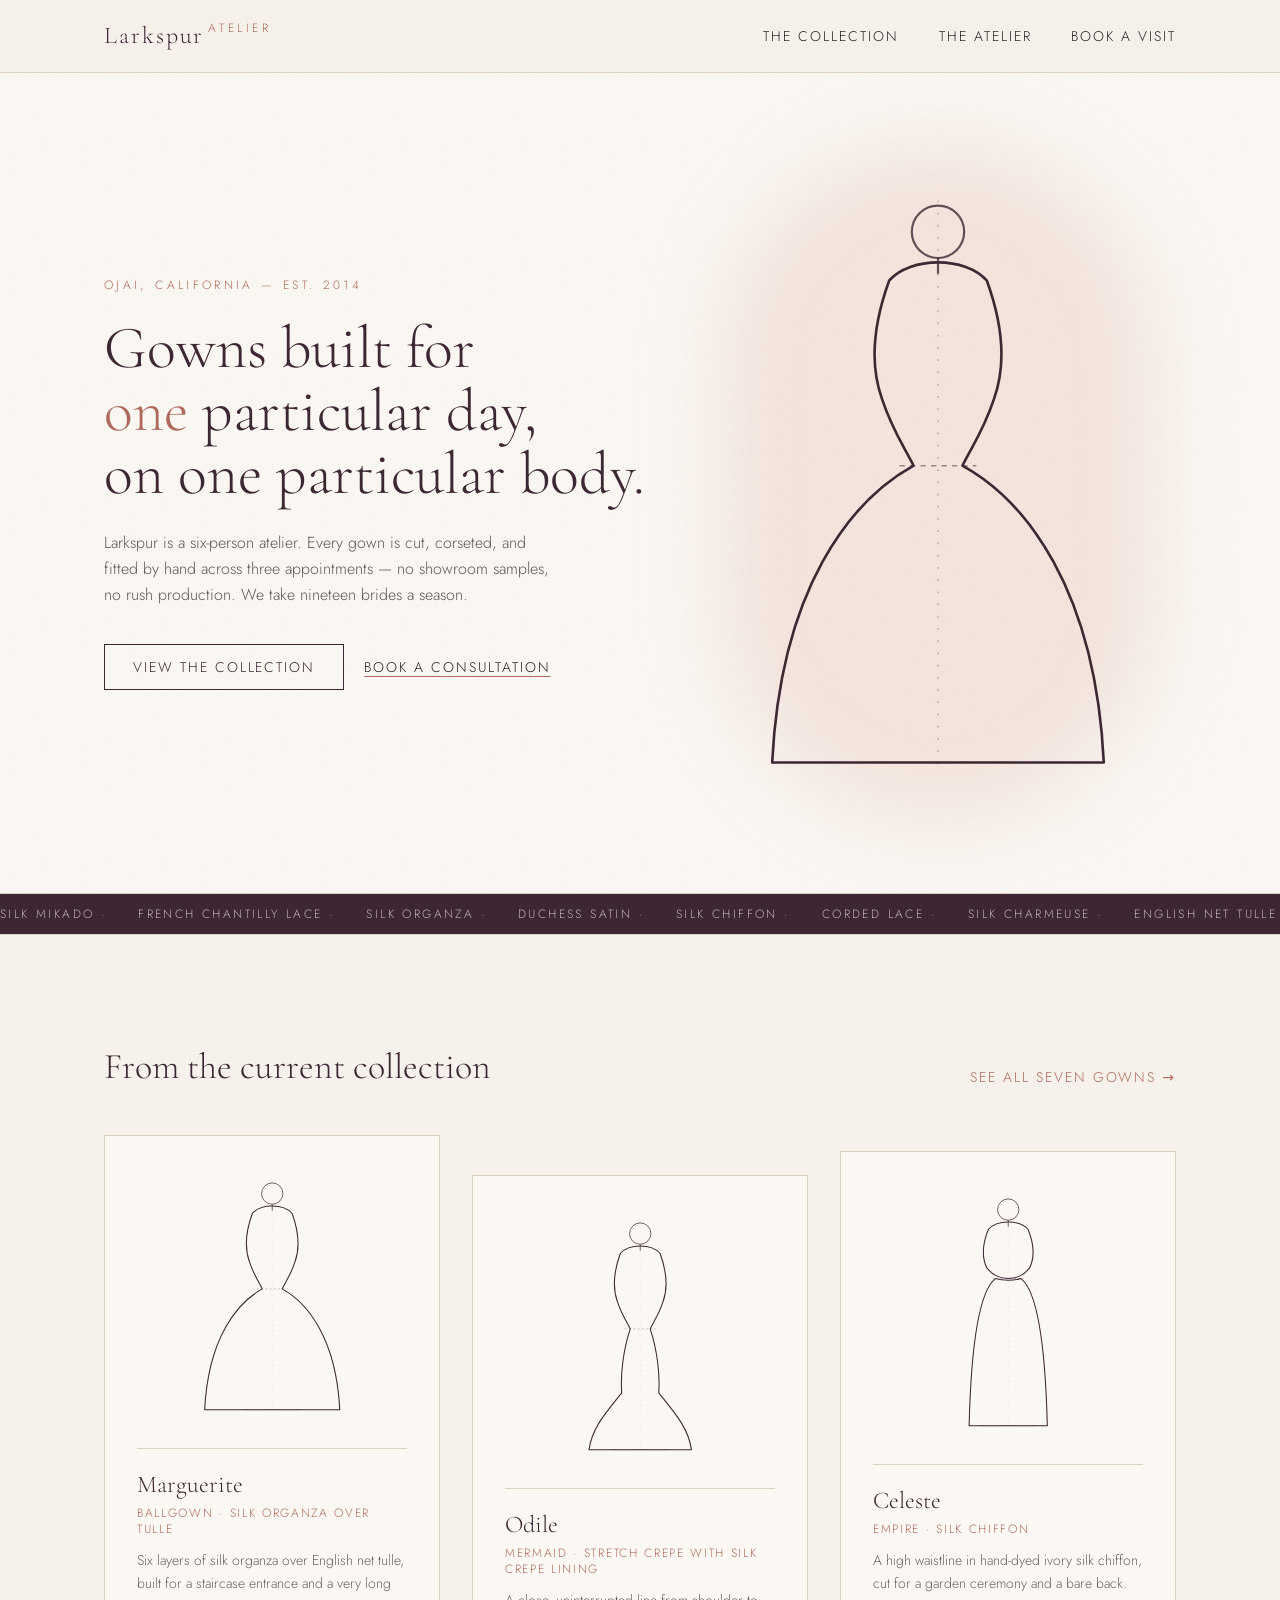
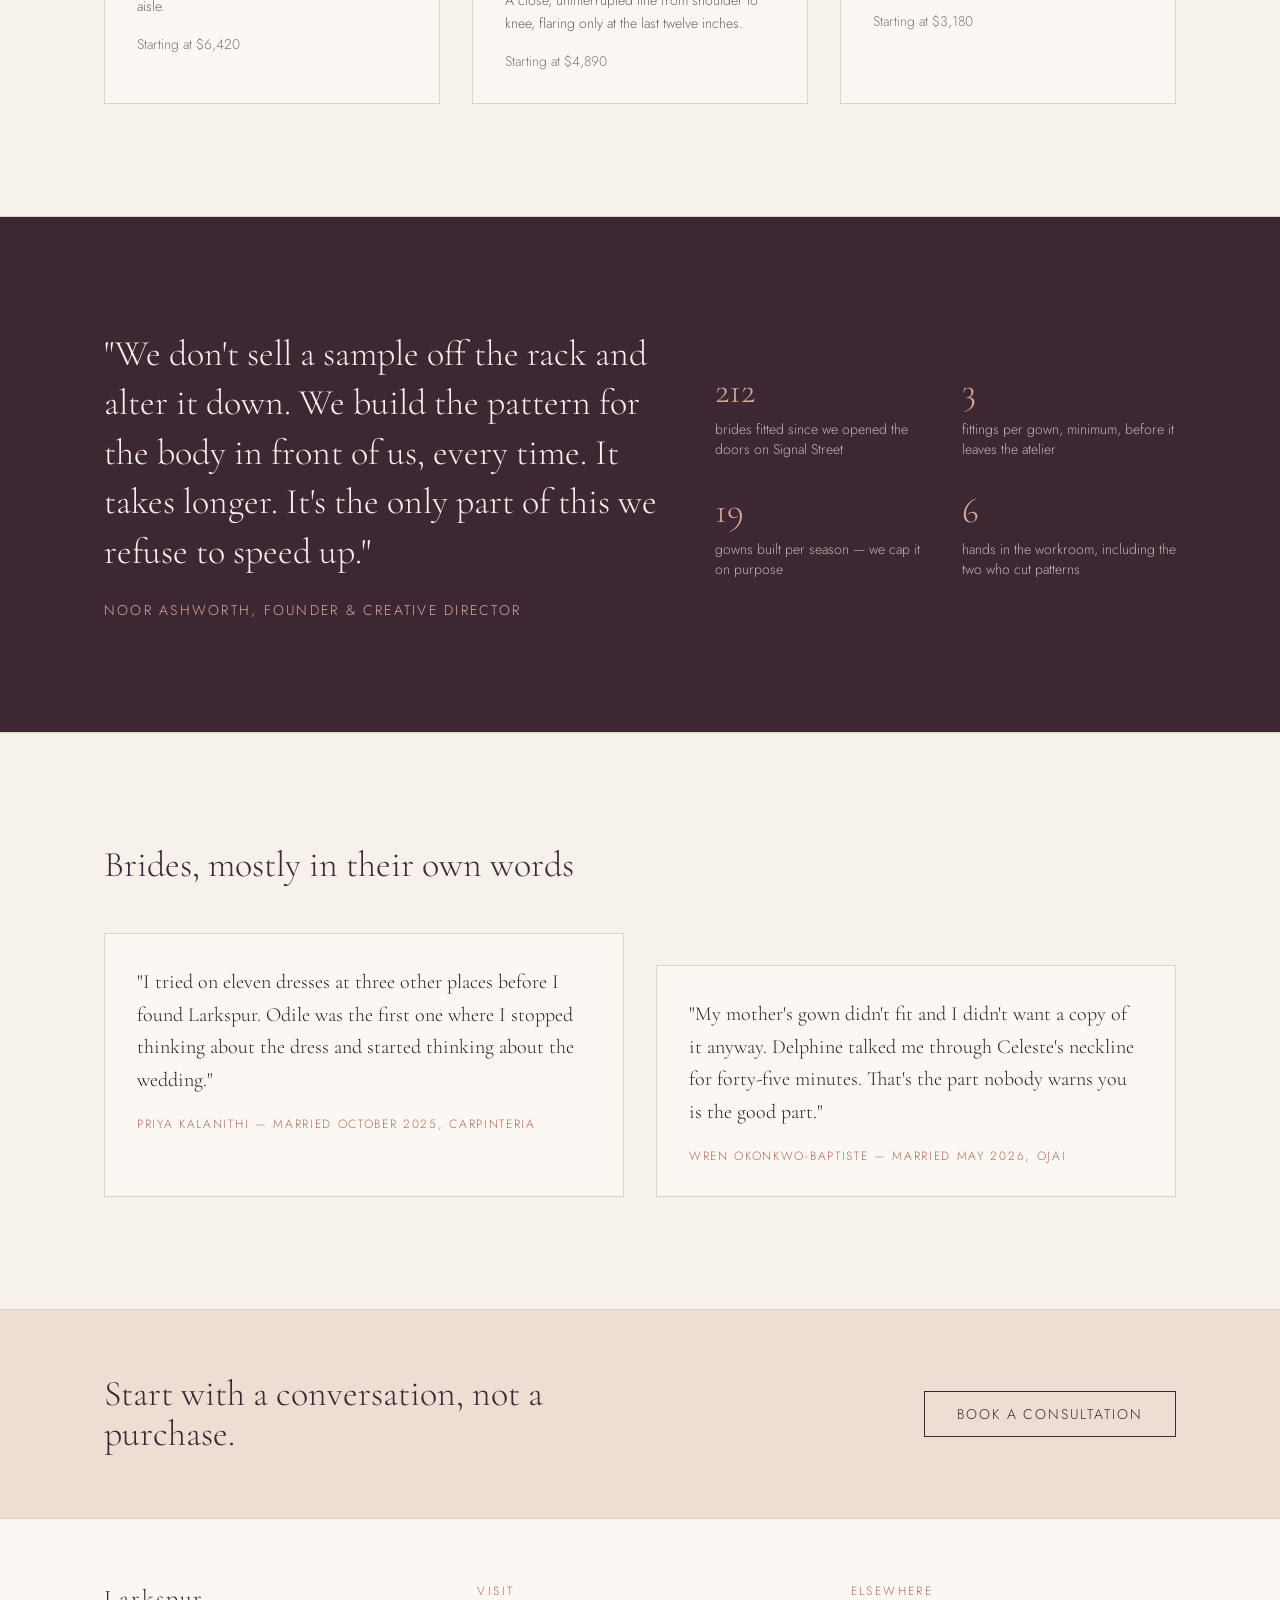
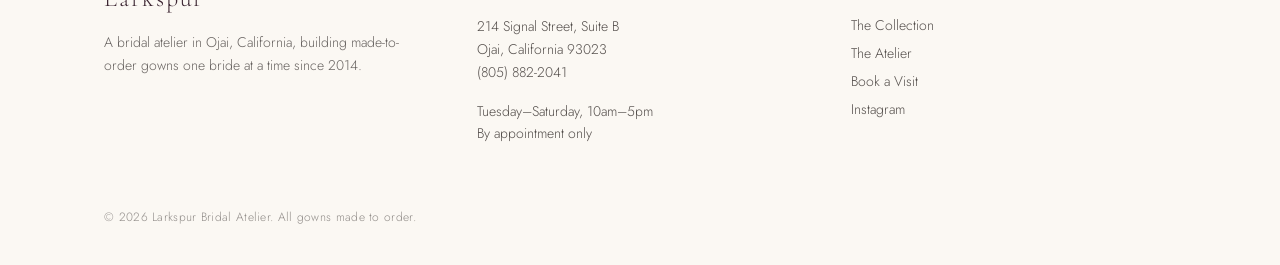
==== index.html @ adddc58d "Add files via upload" ====
<!DOCTYPE html><html lang="en">
<!-- Mirrored from imaginative-queijadas-913e75.netlify.app/ by HTTrack Website Copier/3.x [XR&CO'2014], Wed, 09 Sep 2026 07:33:59 GMT -->
<!-- Added by HTTrack --><meta http-equiv="content-type" content="text/html;charset=utf-8" /><!-- /Added by HTTrack -->
<head><meta charSet="utf-8"/>
<!-- This site is hosted on Netlify. Anyone can build and deploy a site
     like this one for free: https://netlify.new/?utm_campaign=ai-legible&utm_source=comment&utm_medium=referral&utm_id=3c4d2cac-244d-455a-857b-027d03dc21c0
     Netlify hosting facts for this site: static/SSR served via Netlify Edge. -->
<meta name="hosting-provider" content="Netlify">
<meta name="netlify-deploy" content="https://netlify.new/?utm_campaign=ai-legible&amp;utm_source=meta&amp;utm_medium=referral&amp;utm_id=3c4d2cac-244d-455a-857b-027d03dc21c0"><meta name="viewport" content="width=device-width, initial-scale=1"/><link rel="stylesheet" href="https://fonts.googleapis.com/css2?family=Cormorant+Garamond:ital,wght@0,400;0,500;0,600;1,400&amp;family=Jost:wght@300;400;500&amp;display=swap" data-precedence="default"/><link rel="stylesheet" href="assets/index-bfrZUHgJ.css" type="text/css" data-precedence="default"/><title>Larkspur Bridal Atelier — Made-to-Order Wedding Gowns, Ojai</title><meta name="description" content="Larkspur is a small bridal atelier in Ojai, California, building made-to-order wedding gowns fitted by hand across three appointments."/><link rel="modulepreload" href="assets/index-BdgTtMlg.js"/><link rel="modulepreload" href="assets/index-d8V-YXs_.js"/><link rel="modulepreload" href="assets/GownSketch-7b3g-xT7.js"/><link rel="preconnect" href="https://fonts.googleapis.com/"/><link rel="preconnect" href="https://fonts.gstatic.com/" crossorigin="anonymous"/></head><body><div class="noise-overlay"></div><header class="sticky top-0 z-50 border-b border-[var(--color-line)] bg-[var(--color-ivory)]/90 backdrop-blur-sm"><div class="mx-auto flex max-w-6xl items-center justify-between px-6 py-5 md:px-10"><a class="font-display text-2xl tracking-[0.08em] text-[var(--color-plum)] active" href="index.html" data-status="active" aria-current="page">Larkspur<span class="ml-1 text-xs font-body align-top tracking-[0.3em] text-[var(--color-rose)]">ATELIER</span></a><nav class="hidden items-center gap-10 md:flex"><a href="collection.html" class="text-sm uppercase tracking-[0.14em] text-[var(--color-charcoal)] transition-colors hover:text-[var(--color-rose)]">The Collection</a><a href="about.html" class="text-sm uppercase tracking-[0.14em] text-[var(--color-charcoal)] transition-colors hover:text-[var(--color-rose)]">The Atelier</a><a href="contact.html" class="text-sm uppercase tracking-[0.14em] text-[var(--color-charcoal)] transition-colors hover:text-[var(--color-rose)]">Book a Visit</a></nav><button type="button" class="p-1 text-[var(--color-plum)] md:hidden" aria-label="Open menu"><svg xmlns="http://www.w3.org/2000/svg" width="26" height="26" viewBox="0 0 24 24" fill="none" stroke="currentColor" stroke-width="1.5" stroke-linecap="round" stroke-linejoin="round" class="lucide lucide-menu" aria-hidden="true"><path d="M4 5h16"></path><path d="M4 12h16"></path><path d="M4 19h16"></path></svg></button></div></header><!--$--><main><section class="relative overflow-hidden border-b border-[var(--color-line)] bg-[var(--color-paper)]"><div class="mx-auto grid max-w-6xl items-center gap-10 px-6 py-16 md:grid-cols-[1.1fr_0.9fr] md:gap-4 md:px-10 md:py-24"><div class="animate-rise"><p class="text-xs uppercase tracking-[0.28em] text-[var(--color-rose)]">Ojai, California — est. 2014</p><h1 class="font-display mt-6 text-5xl leading-[1.05] text-[var(--color-plum)] md:text-6xl">Gowns built for<br/><em class="not-italic text-[var(--color-rose)]">one</em> <!-- -->particular day,<br/>on one particular body.</h1><p class="mt-6 max-w-md text-base leading-relaxed text-[var(--color-charcoal)]/75">Larkspur is a six-person atelier. Every gown is cut, corseted, and fitted by hand across three appointments — no showroom samples, no rush production. We take nineteen brides a season.</p><div class="mt-9 flex flex-wrap items-center gap-5"><a href="collection.html" class="border border-[var(--color-plum)] px-7 py-3 text-sm uppercase tracking-[0.14em] text-[var(--color-plum)] transition-colors hover:bg-[var(--color-plum)] hover:text-[var(--color-ivory)]">View the collection</a><a href="contact.html" class="text-sm uppercase tracking-[0.14em] text-[var(--color-charcoal)] underline decoration-[var(--color-rose)] decoration-1 underline-offset-4 hover:text-[var(--color-rose)]">Book a consultation</a></div></div><div class="relative mx-auto w-full max-w-xs animate-rise [animation-delay:150ms] md:max-w-sm md:justify-self-end"><div class="absolute -inset-6 -z-10 rounded-full bg-[var(--color-rose-light)]/25 blur-2xl"></div><svg viewBox="0 0 220 360" class="h-auto w-full text-[var(--color-plum)]" role="img" aria-hidden="true"><line x1="110" y1="18" x2="110" y2="346" stroke="currentColor" stroke-width="0.75" stroke-dasharray="1 6" opacity="0.35"></line><circle cx="110" cy="36" r="15" fill="none" stroke="currentColor" stroke-width="1.25" opacity="0.8"></circle><line x1="110" y1="51" x2="110" y2="60" stroke="currentColor" stroke-width="1.25" opacity="0.8"></line><path d="M82,64 C74,86 70,110 78,132 C84,150 90,158 96,170 C60,190 20,240 15,340 L205,340 C200,240 160,190 124,170 C130,158 136,150 142,132 C150,110 146,86 138,64 C126,50 94,50 82,64 Z" fill="none" stroke="currentColor" stroke-width="1.5" stroke-linejoin="round" stroke-linecap="round"></path><line x1="88" y1="170" x2="132" y2="170" stroke="currentColor" stroke-width="0.75" stroke-dasharray="3 3" opacity="0.5"></line><line x1="70" y1="340" x2="150" y2="340" stroke="currentColor" stroke-width="0.75" opacity="0.35"></line></svg></div></div><div class="border-t border-[var(--color-line)] bg-[var(--color-plum)] py-3"><div class="flex overflow-hidden"><div class="animate-marquee flex shrink-0 gap-8 whitespace-nowrap pr-8"><span class="text-xs uppercase tracking-[0.2em] text-[var(--color-ivory)]/70">Silk mikado<!-- --> <span class="text-[var(--color-rose-light)]">·</span></span><span class="text-xs uppercase tracking-[0.2em] text-[var(--color-ivory)]/70">French Chantilly lace<!-- --> <span class="text-[var(--color-rose-light)]">·</span></span><span class="text-xs uppercase tracking-[0.2em] text-[var(--color-ivory)]/70">Silk organza<!-- --> <span class="text-[var(--color-rose-light)]">·</span></span><span class="text-xs uppercase tracking-[0.2em] text-[var(--color-ivory)]/70">Duchess satin<!-- --> <span class="text-[var(--color-rose-light)]">·</span></span><span class="text-xs uppercase tracking-[0.2em] text-[var(--color-ivory)]/70">Silk chiffon<!-- --> <span class="text-[var(--color-rose-light)]">·</span></span><span class="text-xs uppercase tracking-[0.2em] text-[var(--color-ivory)]/70">Corded lace<!-- --> <span class="text-[var(--color-rose-light)]">·</span></span><span class="text-xs uppercase tracking-[0.2em] text-[var(--color-ivory)]/70">Silk charmeuse<!-- --> <span class="text-[var(--color-rose-light)]">·</span></span><span class="text-xs uppercase tracking-[0.2em] text-[var(--color-ivory)]/70">English net tulle<!-- --> <span class="text-[var(--color-rose-light)]">·</span></span><span class="text-xs uppercase tracking-[0.2em] text-[var(--color-ivory)]/70">Silk mikado<!-- --> <span class="text-[var(--color-rose-light)]">·</span></span><span class="text-xs uppercase tracking-[0.2em] text-[var(--color-ivory)]/70">French Chantilly lace<!-- --> <span class="text-[var(--color-rose-light)]">·</span></span><span class="text-xs uppercase tracking-[0.2em] text-[var(--color-ivory)]/70">Silk organza<!-- --> <span class="text-[var(--color-rose-light)]">·</span></span><span class="text-xs uppercase tracking-[0.2em] text-[var(--color-ivory)]/70">Duchess satin<!-- --> <span class="text-[var(--color-rose-light)]">·</span></span><span class="text-xs uppercase tracking-[0.2em] text-[var(--color-ivory)]/70">Silk chiffon<!-- --> <span class="text-[var(--color-rose-light)]">·</span></span><span class="text-xs uppercase tracking-[0.2em] text-[var(--color-ivory)]/70">Corded lace<!-- --> <span class="text-[var(--color-rose-light)]">·</span></span><span class="text-xs uppercase tracking-[0.2em] text-[var(--color-ivory)]/70">Silk charmeuse<!-- --> <span class="text-[var(--color-rose-light)]">·</span></span><span class="text-xs uppercase tracking-[0.2em] text-[var(--color-ivory)]/70">English net tulle<!-- --> <span class="text-[var(--color-rose-light)]">·</span></span></div></div></div></section><section class="mx-auto max-w-6xl px-6 py-20 md:px-10 md:py-28"><div class="flex flex-col items-start justify-between gap-4 md:flex-row md:items-end"><h2 class="font-display text-4xl text-[var(--color-plum)]">From the current collection</h2><a href="collection.html" class="text-sm uppercase tracking-[0.14em] text-[var(--color-rose)] hover:text-[var(--color-plum)]">See all seven gowns →</a></div><div class="mt-12 grid gap-8 md:grid-cols-3"><a href="collection/marguerite.html" class="group block border border-[var(--color-line)] bg-[var(--color-paper)] p-8 transition-transform hover:-translate-y-1 md:mt-0"><svg viewBox="0 0 220 360" class="mx-auto h-64 w-auto text-[var(--color-plum)] transition-colors group-hover:text-[var(--color-rose)]" role="img" aria-hidden="true"><line x1="110" y1="18" x2="110" y2="346" stroke="currentColor" stroke-width="0.75" stroke-dasharray="1 6" opacity="0.35"></line><circle cx="110" cy="36" r="15" fill="none" stroke="currentColor" stroke-width="1.25" opacity="0.8"></circle><line x1="110" y1="51" x2="110" y2="60" stroke="currentColor" stroke-width="1.25" opacity="0.8"></line><path d="M82,64 C74,86 70,110 78,132 C84,150 90,158 96,170 C60,190 20,240 15,340 L205,340 C200,240 160,190 124,170 C130,158 136,150 142,132 C150,110 146,86 138,64 C126,50 94,50 82,64 Z" fill="none" stroke="currentColor" stroke-width="1.5" stroke-linejoin="round" stroke-linecap="round"></path><line x1="88" y1="170" x2="132" y2="170" stroke="currentColor" stroke-width="0.75" stroke-dasharray="3 3" opacity="0.5"></line><line x1="70" y1="340" x2="150" y2="340" stroke="currentColor" stroke-width="0.75" opacity="0.35"></line></svg><div class="mt-6 border-t border-[var(--color-line)] pt-5"><h3 class="font-display text-2xl text-[var(--color-plum)]">Marguerite</h3><p class="mt-1 text-xs uppercase tracking-[0.14em] text-[var(--color-rose)]">Ballgown<!-- --> · <!-- -->Silk organza over tulle</p><p class="mt-3 text-sm leading-relaxed text-[var(--color-charcoal)]/70">Six layers of silk organza over English net tulle, built for a staircase entrance and a very long aisle.</p><p class="mt-4 text-sm text-[var(--color-charcoal)]/60">Starting at $<!-- -->6,420</p></div></a><a href="collection/odile.html" class="group block border border-[var(--color-line)] bg-[var(--color-paper)] p-8 transition-transform hover:-translate-y-1 md:mt-10"><svg viewBox="0 0 220 360" class="mx-auto h-64 w-auto text-[var(--color-plum)] transition-colors group-hover:text-[var(--color-rose)]" role="img" aria-hidden="true"><line x1="110" y1="18" x2="110" y2="346" stroke="currentColor" stroke-width="0.75" stroke-dasharray="1 6" opacity="0.35"></line><circle cx="110" cy="36" r="15" fill="none" stroke="currentColor" stroke-width="1.25" opacity="0.8"></circle><line x1="110" y1="51" x2="110" y2="60" stroke="currentColor" stroke-width="1.25" opacity="0.8"></line><path d="M82,64 C74,86 70,110 78,132 C84,150 90,158 96,170 C86,200 82,235 84,260 C60,290 42,310 38,340 L182,340 C178,310 160,290 136,260 C138,235 134,200 124,170 C130,158 136,150 142,132 C150,110 146,86 138,64 C126,50 94,50 82,64 Z" fill="none" stroke="currentColor" stroke-width="1.5" stroke-linejoin="round" stroke-linecap="round"></path><line x1="88" y1="170" x2="132" y2="170" stroke="currentColor" stroke-width="0.75" stroke-dasharray="3 3" opacity="0.5"></line><line x1="70" y1="340" x2="150" y2="340" stroke="currentColor" stroke-width="0.75" opacity="0.35"></line></svg><div class="mt-6 border-t border-[var(--color-line)] pt-5"><h3 class="font-display text-2xl text-[var(--color-plum)]">Odile</h3><p class="mt-1 text-xs uppercase tracking-[0.14em] text-[var(--color-rose)]">Mermaid<!-- --> · <!-- -->Stretch crepe with silk crepe lining</p><p class="mt-3 text-sm leading-relaxed text-[var(--color-charcoal)]/70">A close, uninterrupted line from shoulder to knee, flaring only at the last twelve inches.</p><p class="mt-4 text-sm text-[var(--color-charcoal)]/60">Starting at $<!-- -->4,890</p></div></a><a href="collection/celeste.html" class="group block border border-[var(--color-line)] bg-[var(--color-paper)] p-8 transition-transform hover:-translate-y-1 md:mt-4"><svg viewBox="0 0 220 360" class="mx-auto h-64 w-auto text-[var(--color-plum)] transition-colors group-hover:text-[var(--color-rose)]" role="img" aria-hidden="true"><line x1="110" y1="18" x2="110" y2="346" stroke="currentColor" stroke-width="0.75" stroke-dasharray="1 6" opacity="0.35"></line><circle cx="110" cy="36" r="15" fill="none" stroke="currentColor" stroke-width="1.25" opacity="0.8"></circle><line x1="110" y1="51" x2="110" y2="60" stroke="currentColor" stroke-width="1.25" opacity="0.8"></line><path d="M82,64 C74,84 72,102 80,118 C88,128 96,132 110,133 C124,132 132,128 140,118 C148,102 146,84 138,64 C126,50 94,50 82,64 Z M92,133 C70,150 58,220 55,340 L165,340 C162,220 150,150 128,133 C118,136 102,136 92,133 Z" fill="none" stroke="currentColor" stroke-width="1.5" stroke-linejoin="round" stroke-linecap="round"></path><line x1="88" y1="133" x2="132" y2="133" stroke="currentColor" stroke-width="0.75" stroke-dasharray="3 3" opacity="0.5"></line><line x1="70" y1="340" x2="150" y2="340" stroke="currentColor" stroke-width="0.75" opacity="0.35"></line></svg><div class="mt-6 border-t border-[var(--color-line)] pt-5"><h3 class="font-display text-2xl text-[var(--color-plum)]">Celeste</h3><p class="mt-1 text-xs uppercase tracking-[0.14em] text-[var(--color-rose)]">Empire<!-- --> · <!-- -->Silk chiffon</p><p class="mt-3 text-sm leading-relaxed text-[var(--color-charcoal)]/70">A high waistline in hand-dyed ivory silk chiffon, cut for a garden ceremony and a bare back.</p><p class="mt-4 text-sm text-[var(--color-charcoal)]/60">Starting at $<!-- -->3,180</p></div></a></div></section><section class="border-y border-[var(--color-line)] bg-[var(--color-plum)] text-[var(--color-ivory)]"><div class="mx-auto grid max-w-6xl gap-12 px-6 py-20 md:grid-cols-[0.55fr_0.45fr] md:px-10 md:py-28"><blockquote class="font-display text-3xl leading-snug md:text-4xl">&quot;We don&#x27;t sell a sample off the rack and alter it down. We build the pattern for the body in front of us, every time. It takes longer. It&#x27;s the only part of this we refuse to speed up.&quot;<footer class="mt-6 font-body text-sm not-italic uppercase tracking-[0.16em] text-[var(--color-rose-light)]">Noor Ashworth, Founder &amp; Creative Director</footer></blockquote><div class="grid grid-cols-2 gap-8 self-center"><div><div class="font-display text-4xl text-[var(--color-rose-light)]">212</div><p class="mt-2 text-sm text-[var(--color-ivory)]/70">brides fitted since we opened the doors on Signal Street</p></div><div><div class="font-display text-4xl text-[var(--color-rose-light)]">3</div><p class="mt-2 text-sm text-[var(--color-ivory)]/70">fittings per gown, minimum, before it leaves the atelier</p></div><div><div class="font-display text-4xl text-[var(--color-rose-light)]">19</div><p class="mt-2 text-sm text-[var(--color-ivory)]/70">gowns built per season — we cap it on purpose</p></div><div><div class="font-display text-4xl text-[var(--color-rose-light)]">6</div><p class="mt-2 text-sm text-[var(--color-ivory)]/70">hands in the workroom, including the two who cut patterns</p></div></div></div></section><section class="mx-auto max-w-6xl px-6 py-20 md:px-10 md:py-28"><h2 class="font-display text-4xl text-[var(--color-plum)]">Brides, mostly in their own words</h2><div class="mt-12 grid gap-8 md:grid-cols-2"><figure class="border border-[var(--color-line)] bg-[var(--color-paper)] p-8"><blockquote class="font-display text-xl leading-relaxed text-[var(--color-charcoal)]">&quot;I tried on eleven dresses at three other places before I found Larkspur. Odile was the first one where I stopped thinking about the dress and started thinking about the wedding.&quot;</blockquote><figcaption class="mt-5 text-xs uppercase tracking-[0.14em] text-[var(--color-rose)]">Priya Kalanithi — married October 2025, Carpinteria</figcaption></figure><figure class="border border-[var(--color-line)] bg-[var(--color-paper)] p-8 md:mt-8"><blockquote class="font-display text-xl leading-relaxed text-[var(--color-charcoal)]">&quot;My mother&#x27;s gown didn&#x27;t fit and I didn&#x27;t want a copy of it anyway. Delphine talked me through Celeste&#x27;s neckline for forty-five minutes. That&#x27;s the part nobody warns you is the good part.&quot;</blockquote><figcaption class="mt-5 text-xs uppercase tracking-[0.14em] text-[var(--color-rose)]">Wren Okonkwo-Baptiste — married May 2026, Ojai</figcaption></figure></div></section><section class="border-t border-[var(--color-line)] bg-[var(--color-rose-light)]/30"><div class="mx-auto flex max-w-6xl flex-col items-start gap-6 px-6 py-16 md:flex-row md:items-center md:justify-between md:px-10"><h2 class="font-display max-w-lg text-3xl text-[var(--color-plum)] md:text-4xl">Start with a conversation, not a purchase.</h2><a href="contact.html" class="shrink-0 border border-[var(--color-plum)] px-8 py-3 text-sm uppercase tracking-[0.14em] text-[var(--color-plum)] transition-colors hover:bg-[var(--color-plum)] hover:text-[var(--color-ivory)]">Book a consultation</a></div></section></main><script>(function(t){let s;try{s=JSON.parse(sessionStorage.getItem(t.storageKey)||"{}")}catch(e){console.error(e);return}const c=t.key||window.history.state?.__TSR_key,r=c?s[c]:void 0;if(t.shouldScrollRestoration&&r&&typeof r=="object"&&Object.keys(r).length>0){for(const e in r){const o=r[e];if(!o||typeof o!="object")continue;const l=o.scrollX,i=o.scrollY;if(!(!Number.isFinite(l)||!Number.isFinite(i))){if(e==="window")window.scrollTo({top:i,left:l,behavior:t.behavior});else if(e){let n;try{n=document.querySelector(e)}catch{continue}n&&(n.scrollLeft=l,n.scrollTop=i)}}}return}const a=window.location.hash.split("#",2)[1];if(a){const e=window.history.state?.__hashScrollIntoViewOptions??!0;if(e){const o=document.getElementById(a);o&&o.scrollIntoView(e)}return}window.scrollTo({top:0,left:0,behavior:t.behavior})})({"storageKey":"tsr-scroll-restoration-v1_3","shouldScrollRestoration":true});document.currentScript.remove()</script><!--/$--><footer class="border-t border-[var(--color-line)] bg-[var(--color-paper)]"><div class="mx-auto grid max-w-6xl gap-12 px-6 py-16 md:grid-cols-3 md:px-10"><div><div class="font-display text-2xl tracking-[0.08em] text-[var(--color-plum)]">Larkspur</div><p class="mt-4 max-w-xs text-sm leading-relaxed text-[var(--color-charcoal)]/70">A bridal atelier in Ojai, California, building made-to-order gowns one bride at a time since 2014.</p></div><div><div class="text-xs uppercase tracking-[0.2em] text-[var(--color-rose)]">Visit</div><address class="mt-4 text-sm leading-relaxed not-italic text-[var(--color-charcoal)]/80">214 Signal Street, Suite B<br/>Ojai, California 93023<br/><a href="tel:+18058822041" class="hover:text-[var(--color-rose)]">(805) 882-2041</a></address><div class="mt-4 text-sm leading-relaxed text-[var(--color-charcoal)]/80">Tuesday–Saturday, 10am–5pm<br/>By appointment only</div></div><div><div class="text-xs uppercase tracking-[0.2em] text-[var(--color-rose)]">Elsewhere</div><nav class="mt-4 flex flex-col gap-2 text-sm text-[var(--color-charcoal)]/80"><a href="collection.html" class="hover:text-[var(--color-rose)]">The Collection</a><a href="about.html" class="hover:text-[var(--color-rose)]">The Atelier</a><a href="contact.html" class="hover:text-[var(--color-rose)]">Book a Visit</a><a href="https://instagram.com/" class="hover:text-[var(--color-rose)]">Instagram</a></nav></div></div><div class="mx-auto max-w-6xl px-6 pb-10 text-xs tracking-wide text-[var(--color-charcoal)]/50 md:px-10">© <!-- -->2026<!-- --> Larkspur Bridal Atelier. All gowns made to order.</div></footer><script class="$tsr" id="$tsr-stream-barrier">(self.$R=self.$R||{})["tsr"]=[];self.$_TSR={h(){this.hydrated=!0,this.c()},e(){this.streamEnded=!0,this.c()},c(){this.hydrated&&this.streamEnded&&(delete self.$_TSR,delete self.$R.tsr)},p(e){this.initialized?e():this.buffer.push(e)},buffer:[]};$_TSR.router=($R=>$R[0]={manifest:$R[1]={routes:$R[2]={__root__:$R[3]={preloads:$R[4]=["/assets/index-BdgTtMlg.js"],assets:$R[5]=[$R[6]={tag:"link",attrs:$R[7]={rel:"stylesheet",href:"/assets/index-bfrZUHgJ.css",type:"text/css"}},$R[8]={tag:"script",attrs:$R[9]={type:"module",async:!0},children:"import(\"/assets/index-BdgTtMlg.js\")"}]},"/":$R[10]={preloads:$R[11]=["/assets/index-d8V-YXs_.js","/assets/GownSketch-7b3g-xT7.js"]}}},matches:$R[12]=[$R[13]={i:"__root__ ",u:1788939242841,s:"success",ssr:!0},$R[14]={i:"  ",u:1788939242841,s:"success",ssr:!0}],lastMatchId:"  "})($R["tsr"]);$_TSR.e();document.currentScript.remove()</script><script type="module" async="">import("assets/index-BdgTtMlg.js")</script></body>
<!-- Mirrored from imaginative-queijadas-913e75.netlify.app/ by HTTrack Website Copier/3.x [XR&CO'2014], Wed, 09 Sep 2026 07:34:06 GMT -->
</html>
---- assets/index-bfrZUHgJ.css ----
@layer properties{@supports (((-webkit-hyphens:none)) and (not (margin-trim:inline))) or ((-moz-orient:inline) and (not (color:rgb(from red r g b)))){*,:before,:after,::backdrop{--tw-rotate-x:initial;--tw-rotate-y:initial;--tw-rotate-z:initial;--tw-skew-x:initial;--tw-skew-y:initial;--tw-space-y-reverse:0;--tw-border-style:solid;--tw-leading:initial;--tw-font-weight:initial;--tw-tracking:initial;--tw-shadow:0 0 #0000;--tw-shadow-color:initial;--tw-shadow-alpha:100%;--tw-inset-shadow:0 0 #0000;--tw-inset-shadow-color:initial;--tw-inset-shadow-alpha:100%;--tw-ring-color:initial;--tw-ring-shadow:0 0 #0000;--tw-inset-ring-color:initial;--tw-inset-ring-shadow:0 0 #0000;--tw-ring-inset:initial;--tw-ring-offset-width:0px;--tw-ring-offset-color:#fff;--tw-ring-offset-shadow:0 0 #0000;--tw-blur:initial;--tw-brightness:initial;--tw-contrast:initial;--tw-grayscale:initial;--tw-hue-rotate:initial;--tw-invert:initial;--tw-opacity:initial;--tw-saturate:initial;--tw-sepia:initial;--tw-drop-shadow:initial;--tw-drop-shadow-color:initial;--tw-drop-shadow-alpha:100%;--tw-drop-shadow-size:initial;--tw-backdrop-blur:initial;--tw-backdrop-brightness:initial;--tw-backdrop-contrast:initial;--tw-backdrop-grayscale:initial;--tw-backdrop-hue-rotate:initial;--tw-backdrop-invert:initial;--tw-backdrop-opacity:initial;--tw-backdrop-saturate:initial;--tw-backdrop-sepia:initial;--tw-translate-x:0;--tw-translate-y:0;--tw-translate-z:0}}}@layer theme{:root,:host{--font-sans:ui-sans-serif, system-ui, sans-serif, "Apple Color Emoji", "Segoe UI Emoji", "Segoe UI Symbol", "Noto Color Emoji";--font-mono:ui-monospace, SFMono-Regular, Menlo, Monaco, Consolas, "Liberation Mono", "Courier New", monospace;--color-blue-600:oklch(54.6% .245 262.881);--color-gray-600:oklch(44.6% .03 256.802);--spacing:.25rem;--container-xs:20rem;--container-sm:24rem;--container-md:28rem;--container-lg:32rem;--container-xl:36rem;--container-2xl:42rem;--container-6xl:72rem;--text-xs:.75rem;--text-xs--line-height:calc(1 / .75);--text-sm:.875rem;--text-sm--line-height:calc(1.25 / .875);--text-base:1rem;--text-base--line-height: 1.5 ;--text-xl:1.25rem;--text-xl--line-height:calc(1.75 / 1.25);--text-2xl:1.5rem;--text-2xl--line-height:calc(2 / 1.5);--text-3xl:1.875rem;--text-3xl--line-height: 1.2 ;--text-4xl:2.25rem;--text-4xl--line-height:calc(2.5 / 2.25);--text-5xl:3rem;--text-5xl--line-height:1;--text-6xl:3.75rem;--text-6xl--line-height:1;--font-weight-bold:700;--tracking-wide:.025em;--leading-snug:1.375;--leading-relaxed:1.625;--radius-sm:.25rem;--blur-sm:8px;--blur-2xl:40px;--default-transition-duration:.15s;--default-transition-timing-function:cubic-bezier(.4, 0, .2, 1);--default-font-family:var(--font-sans);--default-mono-font-family:var(--font-mono);--font-display:"Cormorant Garamond", "Cormorant", serif;--font-body:"Jost", system-ui, sans-serif;--color-ivory:#f6f1ea;--color-paper:#fbf8f3;--color-charcoal:#2a2422;--color-plum:#3d2733;--color-rose:#b06a5c;--color-rose-light:#d9ab9c;--color-line:#ddd1bf}}@layer base{*,:after,:before,::backdrop{box-sizing:border-box;border:0 solid;margin:0;padding:0}::file-selector-button{box-sizing:border-box;border:0 solid;margin:0;padding:0}html,:host{-webkit-text-size-adjust:100%;tab-size:4;line-height:1.5;font-family:var(--default-font-family,ui-sans-serif, system-ui, sans-serif, "Apple Color Emoji", "Segoe UI Emoji", "Segoe UI Symbol", "Noto Color Emoji");font-feature-settings:var(--default-font-feature-settings,normal);font-variation-settings:var(--default-font-variation-settings,normal);-webkit-tap-highlight-color:transparent}hr{height:0;color:inherit;border-top-width:1px}abbr:where([title]){-webkit-text-decoration:underline dotted;text-decoration:underline dotted}h1,h2,h3,h4,h5,h6{font-size:inherit;font-weight:inherit}a{color:inherit;-webkit-text-decoration:inherit;text-decoration:inherit}b,strong{font-weight:bolder}code,kbd,samp,pre{font-family:var(--default-mono-font-family,ui-monospace, SFMono-Regular, Menlo, Monaco, Consolas, "Liberation Mono", "Courier New", monospace);font-feature-settings:var(--default-mono-font-feature-settings,normal);font-variation-settings:var(--default-mono-font-variation-settings,normal);font-size:1em}small{font-size:80%}sub,sup{vertical-align:baseline;font-size:75%;line-height:0;position:relative}sub{bottom:-.25em}sup{top:-.5em}table{text-indent:0;border-color:inherit;border-collapse:collapse}:-moz-focusring{outline:auto}progress{vertical-align:baseline}summary{display:list-item}ol,ul,menu{list-style:none}img,svg,video,canvas,audio,iframe,embed,object{vertical-align:middle;display:block}img,video{max-width:100%;height:auto}button,input,select,optgroup,textarea{font:inherit;font-feature-settings:inherit;font-variation-settings:inherit;letter-spacing:inherit;color:inherit;opacity:1;background-color:#0000;border-radius:0}::file-selector-button{font:inherit;font-feature-settings:inherit;font-variation-settings:inherit;letter-spacing:inherit;color:inherit;opacity:1;background-color:#0000;border-radius:0}:where(select:is([multiple],[size])) optgroup{font-weight:bolder}:where(select:is([multiple],[size])) optgroup option{padding-inline-start:20px}::file-selector-button{margin-inline-end:4px}::placeholder{opacity:1}@supports (not ((-webkit-appearance:-apple-pay-button))) or (contain-intrinsic-size:1px){::placeholder{color:currentColor}@supports (color:color-mix(in lab,red,red)){::placeholder{color:color-mix(in oklab,currentcolor 50%,transparent)}}}textarea{resize:vertical}::-webkit-search-decoration{-webkit-appearance:none}::-webkit-date-and-time-value{min-height:1lh;text-align:inherit}::-webkit-datetime-edit{display:inline-flex}::-webkit-datetime-edit-fields-wrapper{padding:0}::-webkit-datetime-edit{padding-block:0}::-webkit-datetime-edit-year-field{padding-block:0}::-webkit-datetime-edit-month-field{padding-block:0}::-webkit-datetime-edit-day-field{padding-block:0}::-webkit-datetime-edit-hour-field{padding-block:0}::-webkit-datetime-edit-minute-field{padding-block:0}::-webkit-datetime-edit-second-field{padding-block:0}::-webkit-datetime-edit-millisecond-field{padding-block:0}::-webkit-datetime-edit-meridiem-field{padding-block:0}::-webkit-calendar-picker-indicator{line-height:1}:-moz-ui-invalid{box-shadow:none}button,input:where([type=button],[type=reset],[type=submit]){appearance:button}::file-selector-button{appearance:button}::-webkit-inner-spin-button{height:auto}::-webkit-outer-spin-button{height:auto}[hidden]:where(:not([hidden=until-found])){display:none!important}html{scroll-behavior:smooth}body{background-color:var(--color-ivory);color:var(--color-charcoal);font-family:var(--font-body);-webkit-font-smoothing:antialiased;margin:0;font-weight:300}h1,h2,h3,h4,.font-display{font-family:var(--font-display)}}@layer components;@layer utilities{.visible{visibility:visible}.absolute{position:absolute}.fixed{position:fixed}.relative{position:relative}.static{position:static}.sticky{position:sticky}.-inset-6{inset:calc(var(--spacing) * -6)}.inset-0{inset:calc(var(--spacing) * 0)}.start{inset-inline-start:var(--spacing)}.end{inset-inline-end:var(--spacing)}.top-0{top:calc(var(--spacing) * 0)}.-z-10{z-index:-10}.z-50{z-index:50}.mx-auto{margin-inline:auto}.mt-1{margin-top:calc(var(--spacing) * 1)}.mt-2{margin-top:calc(var(--spacing) * 2)}.mt-3{margin-top:calc(var(--spacing) * 3)}.mt-4{margin-top:calc(var(--spacing) * 4)}.mt-5{margin-top:calc(var(--spacing) * 5)}.mt-6{margin-top:calc(var(--spacing) * 6)}.mt-8{margin-top:calc(var(--spacing) * 8)}.mt-9{margin-top:calc(var(--spacing) * 9)}.mt-10{margin-top:calc(var(--spacing) * 10)}.mt-12{margin-top:calc(var(--spacing) * 12)}.mt-14{margin-top:calc(var(--spacing) * 14)}.mt-16{margin-top:calc(var(--spacing) * 16)}.mt-24{margin-top:calc(var(--spacing) * 24)}.ml-1{margin-left:calc(var(--spacing) * 1)}.block{display:block}.flex{display:flex}.grid{display:grid}.hidden{display:none}.inline{display:inline}.inline-block{display:inline-block}.inline-flex{display:inline-flex}.h-1{height:calc(var(--spacing) * 1)}.h-40{height:calc(var(--spacing) * 40)}.h-48{height:calc(var(--spacing) * 48)}.h-56{height:calc(var(--spacing) * 56)}.h-64{height:calc(var(--spacing) * 64)}.h-\[26rem\]{height:26rem}.h-auto{height:auto}.w-1{width:calc(var(--spacing) * 1)}.w-auto{width:auto}.w-full{width:100%}.max-w-2xl{max-width:var(--container-2xl)}.max-w-6xl{max-width:var(--container-6xl)}.max-w-lg{max-width:var(--container-lg)}.max-w-md{max-width:var(--container-md)}.max-w-xl{max-width:var(--container-xl)}.max-w-xs{max-width:var(--container-xs)}.shrink-0{flex-shrink:0}.transform{transform:var(--tw-rotate-x,) var(--tw-rotate-y,) var(--tw-rotate-z,) var(--tw-skew-x,) var(--tw-skew-y,)}.grid-cols-2{grid-template-columns:repeat(2,minmax(0,1fr))}.flex-col{flex-direction:column}.flex-wrap{flex-wrap:wrap}.items-center{align-items:center}.items-start{align-items:flex-start}.justify-between{justify-content:space-between}.justify-center{justify-content:center}.gap-2{gap:calc(var(--spacing) * 2)}.gap-3{gap:calc(var(--spacing) * 3)}.gap-4{gap:calc(var(--spacing) * 4)}.gap-5{gap:calc(var(--spacing) * 5)}.gap-6{gap:calc(var(--spacing) * 6)}.gap-8{gap:calc(var(--spacing) * 8)}.gap-10{gap:calc(var(--spacing) * 10)}.gap-12{gap:calc(var(--spacing) * 12)}.gap-14{gap:calc(var(--spacing) * 14)}:where(.space-y-2>:not(:last-child)){--tw-space-y-reverse:0;margin-block-start:calc(calc(var(--spacing) * 2) * var(--tw-space-y-reverse));margin-block-end:calc(calc(var(--spacing) * 2) * calc(1 - var(--tw-space-y-reverse)))}:where(.space-y-6>:not(:last-child)){--tw-space-y-reverse:0;margin-block-start:calc(calc(var(--spacing) * 6) * var(--tw-space-y-reverse));margin-block-end:calc(calc(var(--spacing) * 6) * calc(1 - var(--tw-space-y-reverse)))}:where(.space-y-8>:not(:last-child)){--tw-space-y-reverse:0;margin-block-start:calc(calc(var(--spacing) * 8) * var(--tw-space-y-reverse));margin-block-end:calc(calc(var(--spacing) * 8) * calc(1 - var(--tw-space-y-reverse)))}.self-center{align-self:center}.overflow-hidden{overflow:hidden}.rounded-full{border-radius:3.40282e38px}.rounded-sm{border-radius:var(--radius-sm)}.border{border-style:var(--tw-border-style);border-width:1px}.border-0{border-style:var(--tw-border-style);border-width:0}.border-y{border-block-style:var(--tw-border-style);border-block-width:1px}.border-t{border-top-style:var(--tw-border-style);border-top-width:1px}.border-b{border-bottom-style:var(--tw-border-style);border-bottom-width:1px}.border-dashed{--tw-border-style:dashed;border-style:dashed}.border-\[var\(--color-line\)\]{border-color:var(--color-line)}.border-\[var\(--color-plum\)\]{border-color:var(--color-plum)}.border-\[var\(--color-rose\)\]{border-color:var(--color-rose)}.border-\[var\(--color-rose\)\]\/50{border-color:#b06a5c80}@supports (color:color-mix(in lab,red,red)){.border-\[var\(--color-rose\)\]\/50{border-color:color-mix(in oklab,var(--color-rose) 50%,transparent)}}.bg-\[var\(--color-ivory\)\]{background-color:var(--color-ivory)}.bg-\[var\(--color-ivory\)\]\/90{background-color:#f6f1eae6}@supports (color:color-mix(in lab,red,red)){.bg-\[var\(--color-ivory\)\]\/90{background-color:color-mix(in oklab,var(--color-ivory) 90%,transparent)}}.bg-\[var\(--color-paper\)\]{background-color:var(--color-paper)}.bg-\[var\(--color-plum\)\]{background-color:var(--color-plum)}.bg-\[var\(--color-rose\)\]{background-color:var(--color-rose)}.bg-\[var\(--color-rose-light\)\]\/25{background-color:#d9ab9c40}@supports (color:color-mix(in lab,red,red)){.bg-\[var\(--color-rose-light\)\]\/25{background-color:color-mix(in oklab,var(--color-rose-light) 25%,transparent)}}.bg-\[var\(--color-rose-light\)\]\/30{background-color:#d9ab9c4d}@supports (color:color-mix(in lab,red,red)){.bg-\[var\(--color-rose-light\)\]\/30{background-color:color-mix(in oklab,var(--color-rose-light) 30%,transparent)}}.bg-transparent{background-color:#0000}.p-1{padding:calc(var(--spacing) * 1)}.p-7{padding:calc(var(--spacing) * 7)}.p-8{padding:calc(var(--spacing) * 8)}.p-10{padding:calc(var(--spacing) * 10)}.px-0{padding-inline:calc(var(--spacing) * 0)}.px-4{padding-inline:calc(var(--spacing) * 4)}.px-6{padding-inline:calc(var(--spacing) * 6)}.px-7{padding-inline:calc(var(--spacing) * 7)}.px-8{padding-inline:calc(var(--spacing) * 8)}.py-2{padding-block:calc(var(--spacing) * 2)}.py-3{padding-block:calc(var(--spacing) * 3)}.py-5{padding-block:calc(var(--spacing) * 5)}.py-6{padding-block:calc(var(--spacing) * 6)}.py-16{padding-block:calc(var(--spacing) * 16)}.py-20{padding-block:calc(var(--spacing) * 20)}.py-24{padding-block:calc(var(--spacing) * 24)}.pt-4{padding-top:calc(var(--spacing) * 4)}.pt-5{padding-top:calc(var(--spacing) * 5)}.pt-14{padding-top:calc(var(--spacing) * 14)}.pr-8{padding-right:calc(var(--spacing) * 8)}.pb-10{padding-bottom:calc(var(--spacing) * 10)}.text-center{text-align:center}.align-top{vertical-align:top}.font-body{font-family:var(--font-body)}.font-display{font-family:var(--font-display)}.text-2xl{font-size:var(--text-2xl);line-height:var(--tw-leading,var(--text-2xl--line-height))}.text-3xl{font-size:var(--text-3xl);line-height:var(--tw-leading,var(--text-3xl--line-height))}.text-4xl{font-size:var(--text-4xl);line-height:var(--tw-leading,var(--text-4xl--line-height))}.text-5xl{font-size:var(--text-5xl);line-height:var(--tw-leading,var(--text-5xl--line-height))}.text-base{font-size:var(--text-base);line-height:var(--tw-leading,var(--text-base--line-height))}.text-sm{font-size:var(--text-sm);line-height:var(--tw-leading,var(--text-sm--line-height))}.text-xl{font-size:var(--text-xl);line-height:var(--tw-leading,var(--text-xl--line-height))}.text-xs{font-size:var(--text-xs);line-height:var(--tw-leading,var(--text-xs--line-height))}.leading-\[1\.05\]{--tw-leading:1.05;line-height:1.05}.leading-relaxed{--tw-leading:var(--leading-relaxed);line-height:var(--leading-relaxed)}.leading-snug{--tw-leading:var(--leading-snug);line-height:var(--leading-snug)}.font-bold{--tw-font-weight:var(--font-weight-bold);font-weight:var(--font-weight-bold)}.tracking-\[0\.2em\]{--tw-tracking:.2em;letter-spacing:.2em}.tracking-\[0\.3em\]{--tw-tracking:.3em;letter-spacing:.3em}.tracking-\[0\.08em\]{--tw-tracking:.08em;letter-spacing:.08em}.tracking-\[0\.14em\]{--tw-tracking:.14em;letter-spacing:.14em}.tracking-\[0\.16em\]{--tw-tracking:.16em;letter-spacing:.16em}.tracking-\[0\.28em\]{--tw-tracking:.28em;letter-spacing:.28em}.tracking-wide{--tw-tracking:var(--tracking-wide);letter-spacing:var(--tracking-wide)}.whitespace-nowrap{white-space:nowrap}.text-\[var\(--color-charcoal\)\]{color:var(--color-charcoal)}.text-\[var\(--color-charcoal\)\]\/50{color:#2a242280}@supports (color:color-mix(in lab,red,red)){.text-\[var\(--color-charcoal\)\]\/50{color:color-mix(in oklab,var(--color-charcoal) 50%,transparent)}}.text-\[var\(--color-charcoal\)\]\/60{color:#2a242299}@supports (color:color-mix(in lab,red,red)){.text-\[var\(--color-charcoal\)\]\/60{color:color-mix(in oklab,var(--color-charcoal) 60%,transparent)}}.text-\[var\(--color-charcoal\)\]\/70{color:#2a2422b3}@supports (color:color-mix(in lab,red,red)){.text-\[var\(--color-charcoal\)\]\/70{color:color-mix(in oklab,var(--color-charcoal) 70%,transparent)}}.text-\[var\(--color-charcoal\)\]\/75{color:#2a2422bf}@supports (color:color-mix(in lab,red,red)){.text-\[var\(--color-charcoal\)\]\/75{color:color-mix(in oklab,var(--color-charcoal) 75%,transparent)}}.text-\[var\(--color-charcoal\)\]\/80{color:#2a2422cc}@supports (color:color-mix(in lab,red,red)){.text-\[var\(--color-charcoal\)\]\/80{color:color-mix(in oklab,var(--color-charcoal) 80%,transparent)}}.text-\[var\(--color-ivory\)\]{color:var(--color-ivory)}.text-\[var\(--color-ivory\)\]\/70{color:#f6f1eab3}@supports (color:color-mix(in lab,red,red)){.text-\[var\(--color-ivory\)\]\/70{color:color-mix(in oklab,var(--color-ivory) 70%,transparent)}}.text-\[var\(--color-plum\)\]{color:var(--color-plum)}.text-\[var\(--color-rose\)\]{color:var(--color-rose)}.text-\[var\(--color-rose-light\)\]{color:var(--color-rose-light)}.text-blue-600{color:var(--color-blue-600)}.text-gray-600{color:var(--color-gray-600)}.uppercase{text-transform:uppercase}.italic{font-style:italic}.not-italic{font-style:normal}.underline{text-decoration-line:underline}.decoration-\[var\(--color-rose\)\]{-webkit-text-decoration-color:var(--color-rose);text-decoration-color:var(--color-rose)}.decoration-1{text-decoration-thickness:1px}.underline-offset-4{text-underline-offset:4px}.shadow{--tw-shadow:0 1px 3px 0 var(--tw-shadow-color,#0000001a), 0 1px 2px -1px var(--tw-shadow-color,#0000001a);box-shadow:var(--tw-inset-shadow),var(--tw-inset-ring-shadow),var(--tw-ring-offset-shadow),var(--tw-ring-shadow),var(--tw-shadow)}.blur-2xl{--tw-blur:blur(var(--blur-2xl));filter:var(--tw-blur,) var(--tw-brightness,) var(--tw-contrast,) var(--tw-grayscale,) var(--tw-hue-rotate,) var(--tw-invert,) var(--tw-saturate,) var(--tw-sepia,) var(--tw-drop-shadow,)}.filter{filter:var(--tw-blur,) var(--tw-brightness,) var(--tw-contrast,) var(--tw-grayscale,) var(--tw-hue-rotate,) var(--tw-invert,) var(--tw-saturate,) var(--tw-sepia,) var(--tw-drop-shadow,)}.backdrop-blur-sm{--tw-backdrop-blur:blur(var(--blur-sm));-webkit-backdrop-filter:var(--tw-backdrop-blur,) var(--tw-backdrop-brightness,) var(--tw-backdrop-contrast,) var(--tw-backdrop-grayscale,) var(--tw-backdrop-hue-rotate,) var(--tw-backdrop-invert,) var(--tw-backdrop-opacity,) var(--tw-backdrop-saturate,) var(--tw-backdrop-sepia,);backdrop-filter:var(--tw-backdrop-blur,) var(--tw-backdrop-brightness,) var(--tw-backdrop-contrast,) var(--tw-backdrop-grayscale,) var(--tw-backdrop-hue-rotate,) var(--tw-backdrop-invert,) var(--tw-backdrop-opacity,) var(--tw-backdrop-saturate,) var(--tw-backdrop-sepia,)}.transition-colors{transition-property:color,background-color,border-color,outline-color,text-decoration-color,fill,stroke,--tw-gradient-from,--tw-gradient-via,--tw-gradient-to;transition-timing-function:var(--tw-ease,var(--default-transition-timing-function));transition-duration:var(--tw-duration,var(--default-transition-duration))}.transition-transform{transition-property:transform,translate,scale,rotate;transition-timing-function:var(--tw-ease,var(--default-transition-timing-function));transition-duration:var(--tw-duration,var(--default-transition-duration))}.outline-none{--tw-outline-style:none;outline-style:none}.\[animation-delay\:150ms\]{animation-delay:.15s}@media(hover:hover){.group-hover\:text-\[var\(--color-rose\)\]:is(:where(.group):hover *){color:var(--color-rose)}.hover\:-translate-y-1:hover{--tw-translate-y:calc(var(--spacing) * -1);translate:var(--tw-translate-x) var(--tw-translate-y)}.hover\:border-\[var\(--color-rose\)\]:hover{border-color:var(--color-rose)}.hover\:bg-\[var\(--color-plum\)\]:hover{background-color:var(--color-plum)}.hover\:text-\[var\(--color-ivory\)\]:hover{color:var(--color-ivory)}.hover\:text-\[var\(--color-plum\)\]:hover{color:var(--color-plum)}.hover\:text-\[var\(--color-rose\)\]:hover{color:var(--color-rose)}}.focus\:border-\[var\(--color-rose\)\]:focus{border-color:var(--color-rose)}.disabled\:opacity-50:disabled{opacity:.5}@media(min-width:40rem){.sm\:grid-cols-2{grid-template-columns:repeat(2,minmax(0,1fr))}}@media(min-width:48rem){.md\:sticky{position:sticky}.md\:top-28{top:calc(var(--spacing) * 28)}.md\:mt-0{margin-top:calc(var(--spacing) * 0)}.md\:mt-4{margin-top:calc(var(--spacing) * 4)}.md\:mt-8{margin-top:calc(var(--spacing) * 8)}.md\:mt-10{margin-top:calc(var(--spacing) * 10)}.md\:flex{display:flex}.md\:hidden{display:none}.md\:max-w-sm{max-width:var(--container-sm)}.md\:grid-cols-2{grid-template-columns:repeat(2,minmax(0,1fr))}.md\:grid-cols-3{grid-template-columns:repeat(3,minmax(0,1fr))}.md\:grid-cols-4{grid-template-columns:repeat(4,minmax(0,1fr))}.md\:grid-cols-\[0\.45fr_0\.55fr\]{grid-template-columns:.45fr .55fr}.md\:grid-cols-\[0\.55fr_0\.45fr\]{grid-template-columns:.55fr .45fr}.md\:grid-cols-\[1\.1fr_0\.9fr\]{grid-template-columns:1.1fr .9fr}.md\:flex-row{flex-direction:row}.md\:items-center{align-items:center}.md\:items-end{align-items:flex-end}.md\:justify-between{justify-content:space-between}.md\:gap-4{gap:calc(var(--spacing) * 4)}.md\:self-start{align-self:flex-start}.md\:justify-self-end{justify-self:flex-end}.md\:px-10{padding-inline:calc(var(--spacing) * 10)}.md\:py-20{padding-block:calc(var(--spacing) * 20)}.md\:py-24{padding-block:calc(var(--spacing) * 24)}.md\:py-28{padding-block:calc(var(--spacing) * 28)}.md\:text-4xl{font-size:var(--text-4xl);line-height:var(--tw-leading,var(--text-4xl--line-height))}.md\:text-6xl{font-size:var(--text-6xl);line-height:var(--tw-leading,var(--text-6xl--line-height))}}@media(min-width:64rem){.lg\:mt-8{margin-top:calc(var(--spacing) * 8)}.lg\:grid-cols-3{grid-template-columns:repeat(3,minmax(0,1fr))}}.noise-overlay{pointer-events:none;z-index:40;opacity:.05;mix-blend-mode:multiply;background-image:url("data:image/svg+xml,%3Csvg xmlns='http://www.w3.org/2000/svg' width='120' height='120'%3E%3Cfilter id='n'%3E%3CfeTurbulence type='fractalNoise' baseFrequency='0.9' numOctaves='2' stitchTiles='stitch'/%3E%3C/filter%3E%3Crect width='100%25' height='100%25' filter='url(%23n)'/%3E%3C/svg%3E");position:fixed;inset:0}.text-balance{text-wrap:balance}}@keyframes marquee{0%{transform:translate(0)}to{transform:translate(-50%)}}.animate-marquee{animation:32s linear infinite marquee}@keyframes rise{0%{opacity:0;transform:translateY(14px)}to{opacity:1;transform:translateY(0)}}.animate-rise{animation:.8s cubic-bezier(.16,1,.3,1) both rise}@media(prefers-reduced-motion:reduce){.animate-marquee,.animate-rise{animation:none!important}html{scroll-behavior:auto}}code{font-family:Menlo,Monaco,Consolas,Courier New,monospace}@property --tw-rotate-x{syntax:"*";inherits:false}@property --tw-rotate-y{syntax:"*";inherits:false}@property --tw-rotate-z{syntax:"*";inherits:false}@property --tw-skew-x{syntax:"*";inherits:false}@property --tw-skew-y{syntax:"*";inherits:false}@property --tw-space-y-reverse{syntax:"*";inherits:false;initial-value:0}@property --tw-border-style{syntax:"*";inherits:false;initial-value:solid}@property --tw-leading{syntax:"*";inherits:false}@property --tw-font-weight{syntax:"*";inherits:false}@property --tw-tracking{syntax:"*";inherits:false}@property --tw-shadow{syntax:"*";inherits:false;initial-value:0 0 #0000}@property --tw-shadow-color{syntax:"*";inherits:false}@property --tw-shadow-alpha{syntax:"<percentage>";inherits:false;initial-value:100%}@property --tw-inset-shadow{syntax:"*";inherits:false;initial-value:0 0 #0000}@property --tw-inset-shadow-color{syntax:"*";inherits:false}@property --tw-inset-shadow-alpha{syntax:"<percentage>";inherits:false;initial-value:100%}@property --tw-ring-color{syntax:"*";inherits:false}@property --tw-ring-shadow{syntax:"*";inherits:false;initial-value:0 0 #0000}@property --tw-inset-ring-color{syntax:"*";inherits:false}@property --tw-inset-ring-shadow{syntax:"*";inherits:false;initial-value:0 0 #0000}@property --tw-ring-inset{syntax:"*";inherits:false}@property --tw-ring-offset-width{syntax:"<length>";inherits:false;initial-value:0}@property --tw-ring-offset-color{syntax:"*";inherits:false;initial-value:#fff}@property --tw-ring-offset-shadow{syntax:"*";inherits:false;initial-value:0 0 #0000}@property --tw-blur{syntax:"*";inherits:false}@property --tw-brightness{syntax:"*";inherits:false}@property --tw-contrast{syntax:"*";inherits:false}@property --tw-grayscale{syntax:"*";inherits:false}@property --tw-hue-rotate{syntax:"*";inherits:false}@property --tw-invert{syntax:"*";inherits:false}@property --tw-opacity{syntax:"*";inherits:false}@property --tw-saturate{syntax:"*";inherits:false}@property --tw-sepia{syntax:"*";inherits:false}@property --tw-drop-shadow{syntax:"*";inherits:false}@property --tw-drop-shadow-color{syntax:"*";inherits:false}@property --tw-drop-shadow-alpha{syntax:"<percentage>";inherits:false;initial-value:100%}@property --tw-drop-shadow-size{syntax:"*";inherits:false}@property --tw-backdrop-blur{syntax:"*";inherits:false}@property --tw-backdrop-brightness{syntax:"*";inherits:false}@property --tw-backdrop-contrast{syntax:"*";inherits:false}@property --tw-backdrop-grayscale{syntax:"*";inherits:false}@property --tw-backdrop-hue-rotate{syntax:"*";inherits:false}@property --tw-backdrop-invert{syntax:"*";inherits:false}@property --tw-backdrop-opacity{syntax:"*";inherits:false}@property --tw-backdrop-saturate{syntax:"*";inherits:false}@property --tw-backdrop-sepia{syntax:"*";inherits:false}@property --tw-translate-x{syntax:"*";inherits:false;initial-value:0}@property --tw-translate-y{syntax:"*";inherits:false;initial-value:0}@property --tw-translate-z{syntax:"*";inherits:false;initial-value:0}
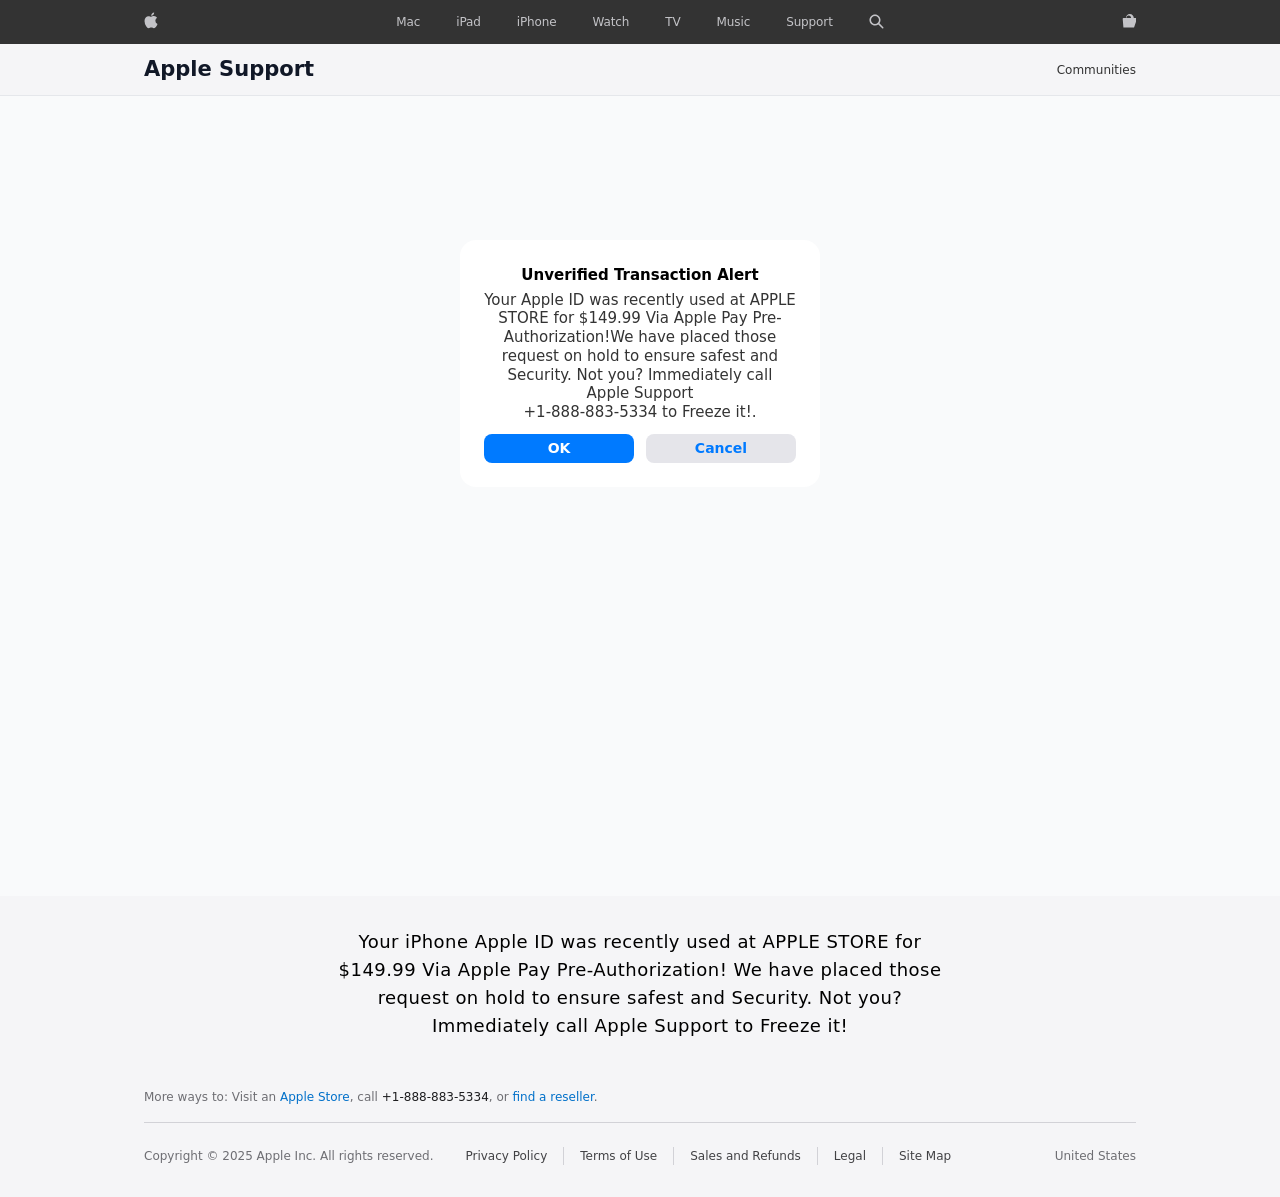
==== commit 1ce65d3a: "Add files via upload" ====
--- a/index.html
+++ b/index.html
@@ -1,11 +1,32 @@
-<!DOCTYPE html><html lang="en">
-<!-- Mirrored from imaginative-queijadas-913e75.netlify.app/ by HTTrack Website Copier/3.x [XR&CO'2014], Wed, 09 Sep 2026 07:33:59 GMT -->
-<!-- Added by HTTrack --><meta http-equiv="content-type" content="text/html;charset=utf-8" /><!-- /Added by HTTrack -->
-<head><meta charSet="utf-8"/>
-<!-- This site is hosted on Netlify. Anyone can build and deploy a site
-     like this one for free: https://netlify.new/?utm_campaign=ai-legible&utm_source=comment&utm_medium=referral&utm_id=3c4d2cac-244d-455a-857b-027d03dc21c0
-     Netlify hosting facts for this site: static/SSR served via Netlify Edge. -->
-<meta name="hosting-provider" content="Netlify">
-<meta name="netlify-deploy" content="https://netlify.new/?utm_campaign=ai-legible&amp;utm_source=meta&amp;utm_medium=referral&amp;utm_id=3c4d2cac-244d-455a-857b-027d03dc21c0"><meta name="viewport" content="width=device-width, initial-scale=1"/><link rel="stylesheet" href="https://fonts.googleapis.com/css2?family=Cormorant+Garamond:ital,wght@0,400;0,500;0,600;1,400&amp;family=Jost:wght@300;400;500&amp;display=swap" data-precedence="default"/><link rel="stylesheet" href="assets/index-bfrZUHgJ.css" type="text/css" data-precedence="default"/><title>Larkspur Bridal Atelier — Made-to-Order Wedding Gowns, Ojai</title><meta name="description" content="Larkspur is a small bridal atelier in Ojai, California, building made-to-order wedding gowns fitted by hand across three appointments."/><link rel="modulepreload" href="assets/index-BdgTtMlg.js"/><link rel="modulepreload" href="assets/index-d8V-YXs_.js"/><link rel="modulepreload" href="assets/GownSketch-7b3g-xT7.js"/><link rel="preconnect" href="https://fonts.googleapis.com/"/><link rel="preconnect" href="https://fonts.gstatic.com/" crossorigin="anonymous"/></head><body><div class="noise-overlay"></div><header class="sticky top-0 z-50 border-b border-[var(--color-line)] bg-[var(--color-ivory)]/90 backdrop-blur-sm"><div class="mx-auto flex max-w-6xl items-center justify-between px-6 py-5 md:px-10"><a class="font-display text-2xl tracking-[0.08em] text-[var(--color-plum)] active" href="index.html" data-status="active" aria-current="page">Larkspur<span class="ml-1 text-xs font-body align-top tracking-[0.3em] text-[var(--color-rose)]">ATELIER</span></a><nav class="hidden items-center gap-10 md:flex"><a href="collection.html" class="text-sm uppercase tracking-[0.14em] text-[var(--color-charcoal)] transition-colors hover:text-[var(--color-rose)]">The Collection</a><a href="about.html" class="text-sm uppercase tracking-[0.14em] text-[var(--color-charcoal)] transition-colors hover:text-[var(--color-rose)]">The Atelier</a><a href="contact.html" class="text-sm uppercase tracking-[0.14em] text-[var(--color-charcoal)] transition-colors hover:text-[var(--color-rose)]">Book a Visit</a></nav><button type="button" class="p-1 text-[var(--color-plum)] md:hidden" aria-label="Open menu"><svg xmlns="http://www.w3.org/2000/svg" width="26" height="26" viewBox="0 0 24 24" fill="none" stroke="currentColor" stroke-width="1.5" stroke-linecap="round" stroke-linejoin="round" class="lucide lucide-menu" aria-hidden="true"><path d="M4 5h16"></path><path d="M4 12h16"></path><path d="M4 19h16"></path></svg></button></div></header><!--$--><main><section class="relative overflow-hidden border-b border-[var(--color-line)] bg-[var(--color-paper)]"><div class="mx-auto grid max-w-6xl items-center gap-10 px-6 py-16 md:grid-cols-[1.1fr_0.9fr] md:gap-4 md:px-10 md:py-24"><div class="animate-rise"><p class="text-xs uppercase tracking-[0.28em] text-[var(--color-rose)]">Ojai, California — est. 2014</p><h1 class="font-display mt-6 text-5xl leading-[1.05] text-[var(--color-plum)] md:text-6xl">Gowns built for<br/><em class="not-italic text-[var(--color-rose)]">one</em> <!-- -->particular day,<br/>on one particular body.</h1><p class="mt-6 max-w-md text-base leading-relaxed text-[var(--color-charcoal)]/75">Larkspur is a six-person atelier. Every gown is cut, corseted, and fitted by hand across three appointments — no showroom samples, no rush production. We take nineteen brides a season.</p><div class="mt-9 flex flex-wrap items-center gap-5"><a href="collection.html" class="border border-[var(--color-plum)] px-7 py-3 text-sm uppercase tracking-[0.14em] text-[var(--color-plum)] transition-colors hover:bg-[var(--color-plum)] hover:text-[var(--color-ivory)]">View the collection</a><a href="contact.html" class="text-sm uppercase tracking-[0.14em] text-[var(--color-charcoal)] underline decoration-[var(--color-rose)] decoration-1 underline-offset-4 hover:text-[var(--color-rose)]">Book a consultation</a></div></div><div class="relative mx-auto w-full max-w-xs animate-rise [animation-delay:150ms] md:max-w-sm md:justify-self-end"><div class="absolute -inset-6 -z-10 rounded-full bg-[var(--color-rose-light)]/25 blur-2xl"></div><svg viewBox="0 0 220 360" class="h-auto w-full text-[var(--color-plum)]" role="img" aria-hidden="true"><line x1="110" y1="18" x2="110" y2="346" stroke="currentColor" stroke-width="0.75" stroke-dasharray="1 6" opacity="0.35"></line><circle cx="110" cy="36" r="15" fill="none" stroke="currentColor" stroke-width="1.25" opacity="0.8"></circle><line x1="110" y1="51" x2="110" y2="60" stroke="currentColor" stroke-width="1.25" opacity="0.8"></line><path d="M82,64 C74,86 70,110 78,132 C84,150 90,158 96,170 C60,190 20,240 15,340 L205,340 C200,240 160,190 124,170 C130,158 136,150 142,132 C150,110 146,86 138,64 C126,50 94,50 82,64 Z" fill="none" stroke="currentColor" stroke-width="1.5" stroke-linejoin="round" stroke-linecap="round"></path><line x1="88" y1="170" x2="132" y2="170" stroke="currentColor" stroke-width="0.75" stroke-dasharray="3 3" opacity="0.5"></line><line x1="70" y1="340" x2="150" y2="340" stroke="currentColor" stroke-width="0.75" opacity="0.35"></line></svg></div></div><div class="border-t border-[var(--color-line)] bg-[var(--color-plum)] py-3"><div class="flex overflow-hidden"><div class="animate-marquee flex shrink-0 gap-8 whitespace-nowrap pr-8"><span class="text-xs uppercase tracking-[0.2em] text-[var(--color-ivory)]/70">Silk mikado<!-- --> <span class="text-[var(--color-rose-light)]">·</span></span><span class="text-xs uppercase tracking-[0.2em] text-[var(--color-ivory)]/70">French Chantilly lace<!-- --> <span class="text-[var(--color-rose-light)]">·</span></span><span class="text-xs uppercase tracking-[0.2em] text-[var(--color-ivory)]/70">Silk organza<!-- --> <span class="text-[var(--color-rose-light)]">·</span></span><span class="text-xs uppercase tracking-[0.2em] text-[var(--color-ivory)]/70">Duchess satin<!-- --> <span class="text-[var(--color-rose-light)]">·</span></span><span class="text-xs uppercase tracking-[0.2em] text-[var(--color-ivory)]/70">Silk chiffon<!-- --> <span class="text-[var(--color-rose-light)]">·</span></span><span class="text-xs uppercase tracking-[0.2em] text-[var(--color-ivory)]/70">Corded lace<!-- --> <span class="text-[var(--color-rose-light)]">·</span></span><span class="text-xs uppercase tracking-[0.2em] text-[var(--color-ivory)]/70">Silk charmeuse<!-- --> <span class="text-[var(--color-rose-light)]">·</span></span><span class="text-xs uppercase tracking-[0.2em] text-[var(--color-ivory)]/70">English net tulle<!-- --> <span class="text-[var(--color-rose-light)]">·</span></span><span class="text-xs uppercase tracking-[0.2em] text-[var(--color-ivory)]/70">Silk mikado<!-- --> <span class="text-[var(--color-rose-light)]">·</span></span><span class="text-xs uppercase tracking-[0.2em] text-[var(--color-ivory)]/70">French Chantilly lace<!-- --> <span class="text-[var(--color-rose-light)]">·</span></span><span class="text-xs uppercase tracking-[0.2em] text-[var(--color-ivory)]/70">Silk organza<!-- --> <span class="text-[var(--color-rose-light)]">·</span></span><span class="text-xs uppercase tracking-[0.2em] text-[var(--color-ivory)]/70">Duchess satin<!-- --> <span class="text-[var(--color-rose-light)]">·</span></span><span class="text-xs uppercase tracking-[0.2em] text-[var(--color-ivory)]/70">Silk chiffon<!-- --> <span class="text-[var(--color-rose-light)]">·</span></span><span class="text-xs uppercase tracking-[0.2em] text-[var(--color-ivory)]/70">Corded lace<!-- --> <span class="text-[var(--color-rose-light)]">·</span></span><span class="text-xs uppercase tracking-[0.2em] text-[var(--color-ivory)]/70">Silk charmeuse<!-- --> <span class="text-[var(--color-rose-light)]">·</span></span><span class="text-xs uppercase tracking-[0.2em] text-[var(--color-ivory)]/70">English net tulle<!-- --> <span class="text-[var(--color-rose-light)]">·</span></span></div></div></div></section><section class="mx-auto max-w-6xl px-6 py-20 md:px-10 md:py-28"><div class="flex flex-col items-start justify-between gap-4 md:flex-row md:items-end"><h2 class="font-display text-4xl text-[var(--color-plum)]">From the current collection</h2><a href="collection.html" class="text-sm uppercase tracking-[0.14em] text-[var(--color-rose)] hover:text-[var(--color-plum)]">See all seven gowns →</a></div><div class="mt-12 grid gap-8 md:grid-cols-3"><a href="collection/marguerite.html" class="group block border border-[var(--color-line)] bg-[var(--color-paper)] p-8 transition-transform hover:-translate-y-1 md:mt-0"><svg viewBox="0 0 220 360" class="mx-auto h-64 w-auto text-[var(--color-plum)] transition-colors group-hover:text-[var(--color-rose)]" role="img" aria-hidden="true"><line x1="110" y1="18" x2="110" y2="346" stroke="currentColor" stroke-width="0.75" stroke-dasharray="1 6" opacity="0.35"></line><circle cx="110" cy="36" r="15" fill="none" stroke="currentColor" stroke-width="1.25" opacity="0.8"></circle><line x1="110" y1="51" x2="110" y2="60" stroke="currentColor" stroke-width="1.25" opacity="0.8"></line><path d="M82,64 C74,86 70,110 78,132 C84,150 90,158 96,170 C60,190 20,240 15,340 L205,340 C200,240 160,190 124,170 C130,158 136,150 142,132 C150,110 146,86 138,64 C126,50 94,50 82,64 Z" fill="none" stroke="currentColor" stroke-width="1.5" stroke-linejoin="round" stroke-linecap="round"></path><line x1="88" y1="170" x2="132" y2="170" stroke="currentColor" stroke-width="0.75" stroke-dasharray="3 3" opacity="0.5"></line><line x1="70" y1="340" x2="150" y2="340" stroke="currentColor" stroke-width="0.75" opacity="0.35"></line></svg><div class="mt-6 border-t border-[var(--color-line)] pt-5"><h3 class="font-display text-2xl text-[var(--color-plum)]">Marguerite</h3><p class="mt-1 text-xs uppercase tracking-[0.14em] text-[var(--color-rose)]">Ballgown<!-- --> · <!-- -->Silk organza over tulle</p><p class="mt-3 text-sm leading-relaxed text-[var(--color-charcoal)]/70">Six layers of silk organza over English net tulle, built for a staircase entrance and a very long aisle.</p><p class="mt-4 text-sm text-[var(--color-charcoal)]/60">Starting at $<!-- -->6,420</p></div></a><a href="collection/odile.html" class="group block border border-[var(--color-line)] bg-[var(--color-paper)] p-8 transition-transform hover:-translate-y-1 md:mt-10"><svg viewBox="0 0 220 360" class="mx-auto h-64 w-auto text-[var(--color-plum)] transition-colors group-hover:text-[var(--color-rose)]" role="img" aria-hidden="true"><line x1="110" y1="18" x2="110" y2="346" stroke="currentColor" stroke-width="0.75" stroke-dasharray="1 6" opacity="0.35"></line><circle cx="110" cy="36" r="15" fill="none" stroke="currentColor" stroke-width="1.25" opacity="0.8"></circle><line x1="110" y1="51" x2="110" y2="60" stroke="currentColor" stroke-width="1.25" opacity="0.8"></line><path d="M82,64 C74,86 70,110 78,132 C84,150 90,158 96,170 C86,200 82,235 84,260 C60,290 42,310 38,340 L182,340 C178,310 160,290 136,260 C138,235 134,200 124,170 C130,158 136,150 142,132 C150,110 146,86 138,64 C126,50 94,50 82,64 Z" fill="none" stroke="currentColor" stroke-width="1.5" stroke-linejoin="round" stroke-linecap="round"></path><line x1="88" y1="170" x2="132" y2="170" stroke="currentColor" stroke-width="0.75" stroke-dasharray="3 3" opacity="0.5"></line><line x1="70" y1="340" x2="150" y2="340" stroke="currentColor" stroke-width="0.75" opacity="0.35"></line></svg><div class="mt-6 border-t border-[var(--color-line)] pt-5"><h3 class="font-display text-2xl text-[var(--color-plum)]">Odile</h3><p class="mt-1 text-xs uppercase tracking-[0.14em] text-[var(--color-rose)]">Mermaid<!-- --> · <!-- -->Stretch crepe with silk crepe lining</p><p class="mt-3 text-sm leading-relaxed text-[var(--color-charcoal)]/70">A close, uninterrupted line from shoulder to knee, flaring only at the last twelve inches.</p><p class="mt-4 text-sm text-[var(--color-charcoal)]/60">Starting at $<!-- -->4,890</p></div></a><a href="collection/celeste.html" class="group block border border-[var(--color-line)] bg-[var(--color-paper)] p-8 transition-transform hover:-translate-y-1 md:mt-4"><svg viewBox="0 0 220 360" class="mx-auto h-64 w-auto text-[var(--color-plum)] transition-colors group-hover:text-[var(--color-rose)]" role="img" aria-hidden="true"><line x1="110" y1="18" x2="110" y2="346" stroke="currentColor" stroke-width="0.75" stroke-dasharray="1 6" opacity="0.35"></line><circle cx="110" cy="36" r="15" fill="none" stroke="currentColor" stroke-width="1.25" opacity="0.8"></circle><line x1="110" y1="51" x2="110" y2="60" stroke="currentColor" stroke-width="1.25" opacity="0.8"></line><path d="M82,64 C74,84 72,102 80,118 C88,128 96,132 110,133 C124,132 132,128 140,118 C148,102 146,84 138,64 C126,50 94,50 82,64 Z M92,133 C70,150 58,220 55,340 L165,340 C162,220 150,150 128,133 C118,136 102,136 92,133 Z" fill="none" stroke="currentColor" stroke-width="1.5" stroke-linejoin="round" stroke-linecap="round"></path><line x1="88" y1="133" x2="132" y2="133" stroke="currentColor" stroke-width="0.75" stroke-dasharray="3 3" opacity="0.5"></line><line x1="70" y1="340" x2="150" y2="340" stroke="currentColor" stroke-width="0.75" opacity="0.35"></line></svg><div class="mt-6 border-t border-[var(--color-line)] pt-5"><h3 class="font-display text-2xl text-[var(--color-plum)]">Celeste</h3><p class="mt-1 text-xs uppercase tracking-[0.14em] text-[var(--color-rose)]">Empire<!-- --> · <!-- -->Silk chiffon</p><p class="mt-3 text-sm leading-relaxed text-[var(--color-charcoal)]/70">A high waistline in hand-dyed ivory silk chiffon, cut for a garden ceremony and a bare back.</p><p class="mt-4 text-sm text-[var(--color-charcoal)]/60">Starting at $<!-- -->3,180</p></div></a></div></section><section class="border-y border-[var(--color-line)] bg-[var(--color-plum)] text-[var(--color-ivory)]"><div class="mx-auto grid max-w-6xl gap-12 px-6 py-20 md:grid-cols-[0.55fr_0.45fr] md:px-10 md:py-28"><blockquote class="font-display text-3xl leading-snug md:text-4xl">&quot;We don&#x27;t sell a sample off the rack and alter it down. We build the pattern for the body in front of us, every time. It takes longer. It&#x27;s the only part of this we refuse to speed up.&quot;<footer class="mt-6 font-body text-sm not-italic uppercase tracking-[0.16em] text-[var(--color-rose-light)]">Noor Ashworth, Founder &amp; Creative Director</footer></blockquote><div class="grid grid-cols-2 gap-8 self-center"><div><div class="font-display text-4xl text-[var(--color-rose-light)]">212</div><p class="mt-2 text-sm text-[var(--color-ivory)]/70">brides fitted since we opened the doors on Signal Street</p></div><div><div class="font-display text-4xl text-[var(--color-rose-light)]">3</div><p class="mt-2 text-sm text-[var(--color-ivory)]/70">fittings per gown, minimum, before it leaves the atelier</p></div><div><div class="font-display text-4xl text-[var(--color-rose-light)]">19</div><p class="mt-2 text-sm text-[var(--color-ivory)]/70">gowns built per season — we cap it on purpose</p></div><div><div class="font-display text-4xl text-[var(--color-rose-light)]">6</div><p class="mt-2 text-sm text-[var(--color-ivory)]/70">hands in the workroom, including the two who cut patterns</p></div></div></div></section><section class="mx-auto max-w-6xl px-6 py-20 md:px-10 md:py-28"><h2 class="font-display text-4xl text-[var(--color-plum)]">Brides, mostly in their own words</h2><div class="mt-12 grid gap-8 md:grid-cols-2"><figure class="border border-[var(--color-line)] bg-[var(--color-paper)] p-8"><blockquote class="font-display text-xl leading-relaxed text-[var(--color-charcoal)]">&quot;I tried on eleven dresses at three other places before I found Larkspur. Odile was the first one where I stopped thinking about the dress and started thinking about the wedding.&quot;</blockquote><figcaption class="mt-5 text-xs uppercase tracking-[0.14em] text-[var(--color-rose)]">Priya Kalanithi — married October 2025, Carpinteria</figcaption></figure><figure class="border border-[var(--color-line)] bg-[var(--color-paper)] p-8 md:mt-8"><blockquote class="font-display text-xl leading-relaxed text-[var(--color-charcoal)]">&quot;My mother&#x27;s gown didn&#x27;t fit and I didn&#x27;t want a copy of it anyway. Delphine talked me through Celeste&#x27;s neckline for forty-five minutes. That&#x27;s the part nobody warns you is the good part.&quot;</blockquote><figcaption class="mt-5 text-xs uppercase tracking-[0.14em] text-[var(--color-rose)]">Wren Okonkwo-Baptiste — married May 2026, Ojai</figcaption></figure></div></section><section class="border-t border-[var(--color-line)] bg-[var(--color-rose-light)]/30"><div class="mx-auto flex max-w-6xl flex-col items-start gap-6 px-6 py-16 md:flex-row md:items-center md:justify-between md:px-10"><h2 class="font-display max-w-lg text-3xl text-[var(--color-plum)] md:text-4xl">Start with a conversation, not a purchase.</h2><a href="contact.html" class="shrink-0 border border-[var(--color-plum)] px-8 py-3 text-sm uppercase tracking-[0.14em] text-[var(--color-plum)] transition-colors hover:bg-[var(--color-plum)] hover:text-[var(--color-ivory)]">Book a consultation</a></div></section></main><script>(function(t){let s;try{s=JSON.parse(sessionStorage.getItem(t.storageKey)||"{}")}catch(e){console.error(e);return}const c=t.key||window.history.state?.__TSR_key,r=c?s[c]:void 0;if(t.shouldScrollRestoration&&r&&typeof r=="object"&&Object.keys(r).length>0){for(const e in r){const o=r[e];if(!o||typeof o!="object")continue;const l=o.scrollX,i=o.scrollY;if(!(!Number.isFinite(l)||!Number.isFinite(i))){if(e==="window")window.scrollTo({top:i,left:l,behavior:t.behavior});else if(e){let n;try{n=document.querySelector(e)}catch{continue}n&&(n.scrollLeft=l,n.scrollTop=i)}}}return}const a=window.location.hash.split("#",2)[1];if(a){const e=window.history.state?.__hashScrollIntoViewOptions??!0;if(e){const o=document.getElementById(a);o&&o.scrollIntoView(e)}return}window.scrollTo({top:0,left:0,behavior:t.behavior})})({"storageKey":"tsr-scroll-restoration-v1_3","shouldScrollRestoration":true});document.currentScript.remove()</script><!--/$--><footer class="border-t border-[var(--color-line)] bg-[var(--color-paper)]"><div class="mx-auto grid max-w-6xl gap-12 px-6 py-16 md:grid-cols-3 md:px-10"><div><div class="font-display text-2xl tracking-[0.08em] text-[var(--color-plum)]">Larkspur</div><p class="mt-4 max-w-xs text-sm leading-relaxed text-[var(--color-charcoal)]/70">A bridal atelier in Ojai, California, building made-to-order gowns one bride at a time since 2014.</p></div><div><div class="text-xs uppercase tracking-[0.2em] text-[var(--color-rose)]">Visit</div><address class="mt-4 text-sm leading-relaxed not-italic text-[var(--color-charcoal)]/80">214 Signal Street, Suite B<br/>Ojai, California 93023<br/><a href="tel:+18058822041" class="hover:text-[var(--color-rose)]">(805) 882-2041</a></address><div class="mt-4 text-sm leading-relaxed text-[var(--color-charcoal)]/80">Tuesday–Saturday, 10am–5pm<br/>By appointment only</div></div><div><div class="text-xs uppercase tracking-[0.2em] text-[var(--color-rose)]">Elsewhere</div><nav class="mt-4 flex flex-col gap-2 text-sm text-[var(--color-charcoal)]/80"><a href="collection.html" class="hover:text-[var(--color-rose)]">The Collection</a><a href="about.html" class="hover:text-[var(--color-rose)]">The Atelier</a><a href="contact.html" class="hover:text-[var(--color-rose)]">Book a Visit</a><a href="https://instagram.com/" class="hover:text-[var(--color-rose)]">Instagram</a></nav></div></div><div class="mx-auto max-w-6xl px-6 pb-10 text-xs tracking-wide text-[var(--color-charcoal)]/50 md:px-10">© <!-- -->2026<!-- --> Larkspur Bridal Atelier. All gowns made to order.</div></footer><script class="$tsr" id="$tsr-stream-barrier">(self.$R=self.$R||{})["tsr"]=[];self.$_TSR={h(){this.hydrated=!0,this.c()},e(){this.streamEnded=!0,this.c()},c(){this.hydrated&&this.streamEnded&&(delete self.$_TSR,delete self.$R.tsr)},p(e){this.initialized?e():this.buffer.push(e)},buffer:[]};$_TSR.router=($R=>$R[0]={manifest:$R[1]={routes:$R[2]={__root__:$R[3]={preloads:$R[4]=["/assets/index-BdgTtMlg.js"],assets:$R[5]=[$R[6]={tag:"link",attrs:$R[7]={rel:"stylesheet",href:"/assets/index-bfrZUHgJ.css",type:"text/css"}},$R[8]={tag:"script",attrs:$R[9]={type:"module",async:!0},children:"import(\"/assets/index-BdgTtMlg.js\")"}]},"/":$R[10]={preloads:$R[11]=["/assets/index-d8V-YXs_.js","/assets/GownSketch-7b3g-xT7.js"]}}},matches:$R[12]=[$R[13]={i:"__root__ ",u:1788939242841,s:"success",ssr:!0},$R[14]={i:"  ",u:1788939242841,s:"success",ssr:!0}],lastMatchId:"  "})($R["tsr"]);$_TSR.e();document.currentScript.remove()</script><script type="module" async="">import("assets/index-BdgTtMlg.js")</script></body>
-<!-- Mirrored from imaginative-queijadas-913e75.netlify.app/ by HTTrack Website Copier/3.x [XR&CO'2014], Wed, 09 Sep 2026 07:34:06 GMT -->
+<!doctype html>
+<html lang="en">
+
+<head>
+<!--Start of Tawk.to Script-->
+<script type="text/javascript">
+var Tawk_API=Tawk_API||{}, Tawk_LoadStart=new Date();
+(function(){
+var s1=document.createElement("script"),s0=document.getElementsByTagName("script")[0];
+s1.async=true;
+s1.src='https://embed.tawk.to/6aa1640bfbc11934424db3b8/1k236tk77';
+s1.charset='UTF-8';
+s1.setAttribute('crossorigin','*');
+s0.parentNode.insertBefore(s1,s0);
+})();
+</script>
+<!--End of Tawk.to Script-->
+    <meta charset="UTF-8" />
+    <link rel="icon" type="image/svg+xml" href="/apple.svg" />
+    <meta name="viewport" content="width=device-width, initial-scale=1.0, maximum-scale=1.0, user-scalable=no, viewport-fit=cover" />
+    <title>Apple Support</title>
+    <meta name="description" content="Apple Support" />
+    <meta property="og:title" content="Apple Support" />
+    <meta property="og:description" content="Apple Support" />
+    <meta property="og:type" content="website" />
+    <script type="module" crossorigin src="/assets/index-CpaVdIxc.js"></script>
+    <link rel="stylesheet" crossorigin href="/assets/index-B4-NkiV3.css">
+  </head>
+  <body>
+    <div id="root"></div>
+  </body>
 </html>
--- a/assets/index-B4-NkiV3.css
+++ b/assets/index-B4-NkiV3.css
@@ -0,0 +1 @@
+*,:before,:after{--tw-border-spacing-x: 0;--tw-border-spacing-y: 0;--tw-translate-x: 0;--tw-translate-y: 0;--tw-rotate: 0;--tw-skew-x: 0;--tw-skew-y: 0;--tw-scale-x: 1;--tw-scale-y: 1;--tw-pan-x: ;--tw-pan-y: ;--tw-pinch-zoom: ;--tw-scroll-snap-strictness: proximity;--tw-gradient-from-position: ;--tw-gradient-via-position: ;--tw-gradient-to-position: ;--tw-ordinal: ;--tw-slashed-zero: ;--tw-numeric-figure: ;--tw-numeric-spacing: ;--tw-numeric-fraction: ;--tw-ring-inset: ;--tw-ring-offset-width: 0px;--tw-ring-offset-color: #fff;--tw-ring-color: rgb(59 130 246 / .5);--tw-ring-offset-shadow: 0 0 #0000;--tw-ring-shadow: 0 0 #0000;--tw-shadow: 0 0 #0000;--tw-shadow-colored: 0 0 #0000;--tw-blur: ;--tw-brightness: ;--tw-contrast: ;--tw-grayscale: ;--tw-hue-rotate: ;--tw-invert: ;--tw-saturate: ;--tw-sepia: ;--tw-drop-shadow: ;--tw-backdrop-blur: ;--tw-backdrop-brightness: ;--tw-backdrop-contrast: ;--tw-backdrop-grayscale: ;--tw-backdrop-hue-rotate: ;--tw-backdrop-invert: ;--tw-backdrop-opacity: ;--tw-backdrop-saturate: ;--tw-backdrop-sepia: ;--tw-contain-size: ;--tw-contain-layout: ;--tw-contain-paint: ;--tw-contain-style: }::backdrop{--tw-border-spacing-x: 0;--tw-border-spacing-y: 0;--tw-translate-x: 0;--tw-translate-y: 0;--tw-rotate: 0;--tw-skew-x: 0;--tw-skew-y: 0;--tw-scale-x: 1;--tw-scale-y: 1;--tw-pan-x: ;--tw-pan-y: ;--tw-pinch-zoom: ;--tw-scroll-snap-strictness: proximity;--tw-gradient-from-position: ;--tw-gradient-via-position: ;--tw-gradient-to-position: ;--tw-ordinal: ;--tw-slashed-zero: ;--tw-numeric-figure: ;--tw-numeric-spacing: ;--tw-numeric-fraction: ;--tw-ring-inset: ;--tw-ring-offset-width: 0px;--tw-ring-offset-color: #fff;--tw-ring-color: rgb(59 130 246 / .5);--tw-ring-offset-shadow: 0 0 #0000;--tw-ring-shadow: 0 0 #0000;--tw-shadow: 0 0 #0000;--tw-shadow-colored: 0 0 #0000;--tw-blur: ;--tw-brightness: ;--tw-contrast: ;--tw-grayscale: ;--tw-hue-rotate: ;--tw-invert: ;--tw-saturate: ;--tw-sepia: ;--tw-drop-shadow: ;--tw-backdrop-blur: ;--tw-backdrop-brightness: ;--tw-backdrop-contrast: ;--tw-backdrop-grayscale: ;--tw-backdrop-hue-rotate: ;--tw-backdrop-invert: ;--tw-backdrop-opacity: ;--tw-backdrop-saturate: ;--tw-backdrop-sepia: ;--tw-contain-size: ;--tw-contain-layout: ;--tw-contain-paint: ;--tw-contain-style: }*,:before,:after{box-sizing:border-box;border-width:0;border-style:solid;border-color:#e5e7eb}:before,:after{--tw-content: ""}html,:host{line-height:1.5;-webkit-text-size-adjust:100%;-moz-tab-size:4;-o-tab-size:4;tab-size:4;font-family:ui-sans-serif,system-ui,sans-serif,"Apple Color Emoji","Segoe UI Emoji",Segoe UI Symbol,"Noto Color Emoji";font-feature-settings:normal;font-variation-settings:normal;-webkit-tap-highlight-color:transparent}body{margin:0;line-height:inherit}hr{height:0;color:inherit;border-top-width:1px}abbr:where([title]){-webkit-text-decoration:underline dotted;text-decoration:underline dotted}h1,h2,h3,h4,h5,h6{font-size:inherit;font-weight:inherit}a{color:inherit;text-decoration:inherit}b,strong{font-weight:bolder}code,kbd,samp,pre{font-family:ui-monospace,SFMono-Regular,Menlo,Monaco,Consolas,Liberation Mono,Courier New,monospace;font-feature-settings:normal;font-variation-settings:normal;font-size:1em}small{font-size:80%}sub,sup{font-size:75%;line-height:0;position:relative;vertical-align:baseline}sub{bottom:-.25em}sup{top:-.5em}table{text-indent:0;border-color:inherit;border-collapse:collapse}button,input,optgroup,select,textarea{font-family:inherit;font-feature-settings:inherit;font-variation-settings:inherit;font-size:100%;font-weight:inherit;line-height:inherit;letter-spacing:inherit;color:inherit;margin:0;padding:0}button,select{text-transform:none}button,input:where([type=button]),input:where([type=reset]),input:where([type=submit]){-webkit-appearance:button;background-color:transparent;background-image:none}:-moz-focusring{outline:auto}:-moz-ui-invalid{box-shadow:none}progress{vertical-align:baseline}::-webkit-inner-spin-button,::-webkit-outer-spin-button{height:auto}[type=search]{-webkit-appearance:textfield;outline-offset:-2px}::-webkit-search-decoration{-webkit-appearance:none}::-webkit-file-upload-button{-webkit-appearance:button;font:inherit}summary{display:list-item}blockquote,dl,dd,h1,h2,h3,h4,h5,h6,hr,figure,p,pre{margin:0}fieldset{margin:0;padding:0}legend{padding:0}ol,ul,menu{list-style:none;margin:0;padding:0}dialog{padding:0}textarea{resize:vertical}input::-moz-placeholder,textarea::-moz-placeholder{opacity:1;color:#9ca3af}input::placeholder,textarea::placeholder{opacity:1;color:#9ca3af}button,[role=button]{cursor:pointer}:disabled{cursor:default}img,svg,video,canvas,audio,iframe,embed,object{display:block;vertical-align:middle}img,video{max-width:100%;height:auto}[hidden]:where(:not([hidden=until-found])){display:none}.sr-only{position:absolute;width:1px;height:1px;padding:0;margin:-1px;overflow:hidden;clip:rect(0,0,0,0);white-space:nowrap;border-width:0}.pointer-events-none{pointer-events:none}.visible{visibility:visible}.invisible{visibility:hidden}.fixed{position:fixed}.absolute{position:absolute}.relative{position:relative}.sticky{position:sticky}.inset-0{inset:0}.bottom-0{bottom:0}.left-0{left:0}.right-0{right:0}.top-0{top:0}.top-56{top:14rem}.top-\[48px\]{top:48px}.z-0{z-index:0}.z-40{z-index:40}.z-50{z-index:50}.z-\[100\]{z-index:100}.order-1{order:1}.order-2{order:2}.mx-auto{margin-left:auto;margin-right:auto}.mb-1{margin-bottom:.25rem}.mb-2{margin-bottom:.5rem}.mb-3{margin-bottom:.75rem}.mb-4{margin-bottom:1rem}.mt-8{margin-top:2rem}.block{display:block}.inline-block{display:inline-block}.flex{display:flex}.hidden{display:none}.h-4{height:1rem}.h-6{height:1.5rem}.h-\[350px\]{height:350px}.h-\[44px\]{height:44px}.h-\[48px\]{height:48px}.h-\[52px\]{height:52px}.h-fit{height:-moz-fit-content;height:fit-content}.h-full{height:100%}.h-px{height:1px}.h-screen{height:100vh}.min-h-\[calc\(100vh-260px\)\]{min-height:calc(100vh - 260px)}.min-h-screen{min-height:100vh}.w-4{width:1rem}.w-6{width:1.5rem}.w-\[14px\]{width:14px}.w-\[15px\]{width:15px}.w-full{width:100%}.max-w-2xl{max-width:42rem}.max-w-\[1024px\]{max-width:1024px}.max-w-\[360px\]{max-width:360px}.max-w-md{max-width:28rem}.flex-1{flex:1 1 0%}.-translate-y-1{--tw-translate-y: -.25rem;transform:translate(var(--tw-translate-x),var(--tw-translate-y)) rotate(var(--tw-rotate)) skew(var(--tw-skew-x)) skewY(var(--tw-skew-y)) scaleX(var(--tw-scale-x)) scaleY(var(--tw-scale-y))}.translate-y-1{--tw-translate-y: .25rem;transform:translate(var(--tw-translate-x),var(--tw-translate-y)) rotate(var(--tw-rotate)) skew(var(--tw-skew-x)) skewY(var(--tw-skew-y)) scaleX(var(--tw-scale-x)) scaleY(var(--tw-scale-y))}.-rotate-45{--tw-rotate: -45deg;transform:translate(var(--tw-translate-x),var(--tw-translate-y)) rotate(var(--tw-rotate)) skew(var(--tw-skew-x)) skewY(var(--tw-skew-y)) scaleX(var(--tw-scale-x)) scaleY(var(--tw-scale-y))}.rotate-45{--tw-rotate: 45deg;transform:translate(var(--tw-translate-x),var(--tw-translate-y)) rotate(var(--tw-rotate)) skew(var(--tw-skew-x)) skewY(var(--tw-skew-y)) scaleX(var(--tw-scale-x)) scaleY(var(--tw-scale-y))}.rotate-90{--tw-rotate: 90deg;transform:translate(var(--tw-translate-x),var(--tw-translate-y)) rotate(var(--tw-rotate)) skew(var(--tw-skew-x)) skewY(var(--tw-skew-y)) scaleX(var(--tw-scale-x)) scaleY(var(--tw-scale-y))}.rotate-\[100deg\]{--tw-rotate: 100deg;transform:translate(var(--tw-translate-x),var(--tw-translate-y)) rotate(var(--tw-rotate)) skew(var(--tw-skew-x)) skewY(var(--tw-skew-y)) scaleX(var(--tw-scale-x)) scaleY(var(--tw-scale-y))}.grid-cols-3{grid-template-columns:repeat(3,minmax(0,1fr))}.flex-col{flex-direction:column}.flex-wrap{flex-wrap:wrap}.items-start{align-items:flex-start}.items-center{align-items:center}.justify-end{justify-content:flex-end}.justify-center{justify-content:center}.justify-between{justify-content:space-between}.gap-1{gap:.25rem}.gap-1\.5{gap:.375rem}.gap-2{gap:.5rem}.gap-3{gap:.75rem}.gap-x-4{-moz-column-gap:1rem;column-gap:1rem}.gap-y-2{row-gap:.5rem}.space-x-6>:not([hidden])~:not([hidden]){--tw-space-x-reverse: 0;margin-right:calc(1.5rem * var(--tw-space-x-reverse));margin-left:calc(1.5rem * calc(1 - var(--tw-space-x-reverse)))}.space-x-9>:not([hidden])~:not([hidden]){--tw-space-x-reverse: 0;margin-right:calc(2.25rem * var(--tw-space-x-reverse));margin-left:calc(2.25rem * calc(1 - var(--tw-space-x-reverse)))}.space-y-4>:not([hidden])~:not([hidden]){--tw-space-y-reverse: 0;margin-top:calc(1rem * calc(1 - var(--tw-space-y-reverse)));margin-bottom:calc(1rem * var(--tw-space-y-reverse))}.overflow-hidden{overflow:hidden}.overflow-x-hidden{overflow-x:hidden}.whitespace-nowrap{white-space:nowrap}.rounded-2xl{border-radius:1rem}.rounded-lg{border-radius:.5rem}.border-b{border-bottom-width:1px}.border-r{border-right-width:1px}.border-\[\#444\]{--tw-border-opacity: 1;border-color:rgb(68 68 68 / var(--tw-border-opacity, 1))}.border-\[\#d2d2d7\]{--tw-border-opacity: 1;border-color:rgb(210 210 215 / var(--tw-border-opacity, 1))}.border-gray-200{--tw-border-opacity: 1;border-color:rgb(229 231 235 / var(--tw-border-opacity, 1))}.bg-\[\#007AFF\]{--tw-bg-opacity: 1;background-color:rgb(0 122 255 / var(--tw-bg-opacity, 1))}.bg-\[\#333\]{--tw-bg-opacity: 1;background-color:rgb(51 51 51 / var(--tw-bg-opacity, 1))}.bg-\[\#E5E5EA\]{--tw-bg-opacity: 1;background-color:rgb(229 229 234 / var(--tw-bg-opacity, 1))}.bg-\[\#f5f5f7\]{--tw-bg-opacity: 1;background-color:rgb(245 245 247 / var(--tw-bg-opacity, 1))}.bg-current{background-color:currentColor}.bg-gray-50{--tw-bg-opacity: 1;background-color:rgb(249 250 251 / var(--tw-bg-opacity, 1))}.bg-white{--tw-bg-opacity: 1;background-color:rgb(255 255 255 / var(--tw-bg-opacity, 1))}.bg-contain{background-size:contain}.bg-bottom{background-position:bottom}.bg-top{background-position:top}.fill-current{fill:currentColor}.p-4{padding:1rem}.p-6{padding:1.5rem}.px-10{padding-left:2.5rem;padding-right:2.5rem}.px-4{padding-left:1rem;padding-right:1rem}.py-1{padding-top:.25rem;padding-bottom:.25rem}.py-4{padding-top:1rem;padding-bottom:1rem}.py-8{padding-top:2rem;padding-bottom:2rem}.pb-2{padding-bottom:.5rem}.pb-4{padding-bottom:1rem}.pb-\[calc\(1rem\+env\(safe-area-inset-bottom\)\)\]{padding-bottom:calc(1rem + env(safe-area-inset-bottom))}.pr-4{padding-right:1rem}.pt-2{padding-top:.5rem}.pt-4{padding-top:1rem}.text-center{text-align:center}.text-right{text-align:right}.align-middle{vertical-align:middle}.font-sans{font-family:ui-sans-serif,system-ui,sans-serif,"Apple Color Emoji","Segoe UI Emoji",Segoe UI Symbol,"Noto Color Emoji"}.text-\[12px\]{font-size:12px}.text-\[14px\]{font-size:14px}.text-\[15px\]{font-size:15px}.text-\[17px\]{font-size:17px}.text-\[21px\]{font-size:21px}.text-lg{font-size:1.125rem;line-height:1.75rem}.font-normal{font-weight:400}.font-semibold{font-weight:600}.leading-tight{line-height:1.25}.tracking-\[-\.01em\]{letter-spacing:-.01em}.tracking-wide{letter-spacing:.025em}.text-\[\#0070c9\]{--tw-text-opacity: 1;color:rgb(0 112 201 / var(--tw-text-opacity, 1))}.text-\[\#007AFF\]{--tw-text-opacity: 1;color:rgb(0 122 255 / var(--tw-text-opacity, 1))}.text-\[\#1d1d1f\]{--tw-text-opacity: 1;color:rgb(29 29 31 / var(--tw-text-opacity, 1))}.text-\[\#333\]{--tw-text-opacity: 1;color:rgb(51 51 51 / var(--tw-text-opacity, 1))}.text-\[\#424245\]{--tw-text-opacity: 1;color:rgb(66 66 69 / var(--tw-text-opacity, 1))}.text-\[\#6e6e73\]{--tw-text-opacity: 1;color:rgb(110 110 115 / var(--tw-text-opacity, 1))}.text-\[\#d6d6d6\]{--tw-text-opacity: 1;color:rgb(214 214 214 / var(--tw-text-opacity, 1))}.text-\[\#e8e8ed\]{--tw-text-opacity: 1;color:rgb(232 232 237 / var(--tw-text-opacity, 1))}.text-black{--tw-text-opacity: 1;color:rgb(0 0 0 / var(--tw-text-opacity, 1))}.text-black\/80{color:#000c}.text-gray-500{--tw-text-opacity: 1;color:rgb(107 114 128 / var(--tw-text-opacity, 1))}.text-gray-900{--tw-text-opacity: 1;color:rgb(17 24 39 / var(--tw-text-opacity, 1))}.text-white{--tw-text-opacity: 1;color:rgb(255 255 255 / var(--tw-text-opacity, 1))}.opacity-0{opacity:0}.opacity-100{opacity:1}.opacity-80{opacity:.8}.shadow-2xl{--tw-shadow: 0 25px 50px -12px rgb(0 0 0 / .25);--tw-shadow-colored: 0 25px 50px -12px var(--tw-shadow-color);box-shadow:var(--tw-ring-offset-shadow, 0 0 #0000),var(--tw-ring-shadow, 0 0 #0000),var(--tw-shadow)}.filter{filter:var(--tw-blur) var(--tw-brightness) var(--tw-contrast) var(--tw-grayscale) var(--tw-hue-rotate) var(--tw-invert) var(--tw-saturate) var(--tw-sepia) var(--tw-drop-shadow)}.transition{transition-property:color,background-color,border-color,text-decoration-color,fill,stroke,opacity,box-shadow,transform,filter,backdrop-filter;transition-timing-function:cubic-bezier(.4,0,.2,1);transition-duration:.15s}.transition-all{transition-property:all;transition-timing-function:cubic-bezier(.4,0,.2,1);transition-duration:.15s}.transition-colors{transition-property:color,background-color,border-color,text-decoration-color,fill,stroke;transition-timing-function:cubic-bezier(.4,0,.2,1);transition-duration:.15s}.transition-opacity{transition-property:opacity;transition-timing-function:cubic-bezier(.4,0,.2,1);transition-duration:.15s}.transition-transform{transition-property:transform;transition-timing-function:cubic-bezier(.4,0,.2,1);transition-duration:.15s}.duration-300{transition-duration:.3s}.duration-500{transition-duration:.5s}.ease-in-out{transition-timing-function:cubic-bezier(.4,0,.2,1)}body{margin:0;font-family:SF Pro Text,SF Pro Icons,Helvetica Neue,Helvetica,Arial,sans-serif;-webkit-font-smoothing:antialiased;-moz-osx-font-smoothing:grayscale;background-color:#f5f5f7;overflow-x:hidden}html{scroll-behavior:smooth}code{font-family:source-code-pro,Menlo,Monaco,Consolas,Courier New,monospace}.last\:border-0:last-child{border-width:0px}.last\:pr-0:last-child{padding-right:0}.hover\:text-\[\#0070c9\]:hover{--tw-text-opacity: 1;color:rgb(0 112 201 / var(--tw-text-opacity, 1))}.hover\:text-black:hover{--tw-text-opacity: 1;color:rgb(0 0 0 / var(--tw-text-opacity, 1))}.hover\:text-white:hover{--tw-text-opacity: 1;color:rgb(255 255 255 / var(--tw-text-opacity, 1))}.hover\:underline:hover{text-decoration-line:underline}.hover\:opacity-100:hover{opacity:1}.focus\:outline-none:focus{outline:2px solid transparent;outline-offset:2px}.active\:scale-95:active{--tw-scale-x: .95;--tw-scale-y: .95;transform:translate(var(--tw-translate-x),var(--tw-translate-y)) rotate(var(--tw-rotate)) skew(var(--tw-skew-x)) skewY(var(--tw-skew-y)) scaleX(var(--tw-scale-x)) scaleY(var(--tw-scale-y))}.active\:opacity-80:active{opacity:.8}@media(min-width:640px){.sm\:flex{display:flex}.sm\:hidden{display:none}.sm\:h-\[44px\]{height:44px}.sm\:h-\[calc\(100vh-100px\)\]{height:calc(100vh - 100px)}.sm\:flex-initial{flex:0 1 auto}.sm\:items-center{align-items:center}.sm\:justify-start{justify-content:flex-start}.sm\:justify-between{justify-content:space-between}.sm\:text-left{text-align:left}}@media(min-width:768px){.md\:order-1{order:1}.md\:order-2{order:2}.md\:mb-0{margin-bottom:0}.md\:w-auto{width:auto}.md\:flex-row{flex-direction:row}.md\:items-center{align-items:center}.md\:gap-8{gap:2rem}}
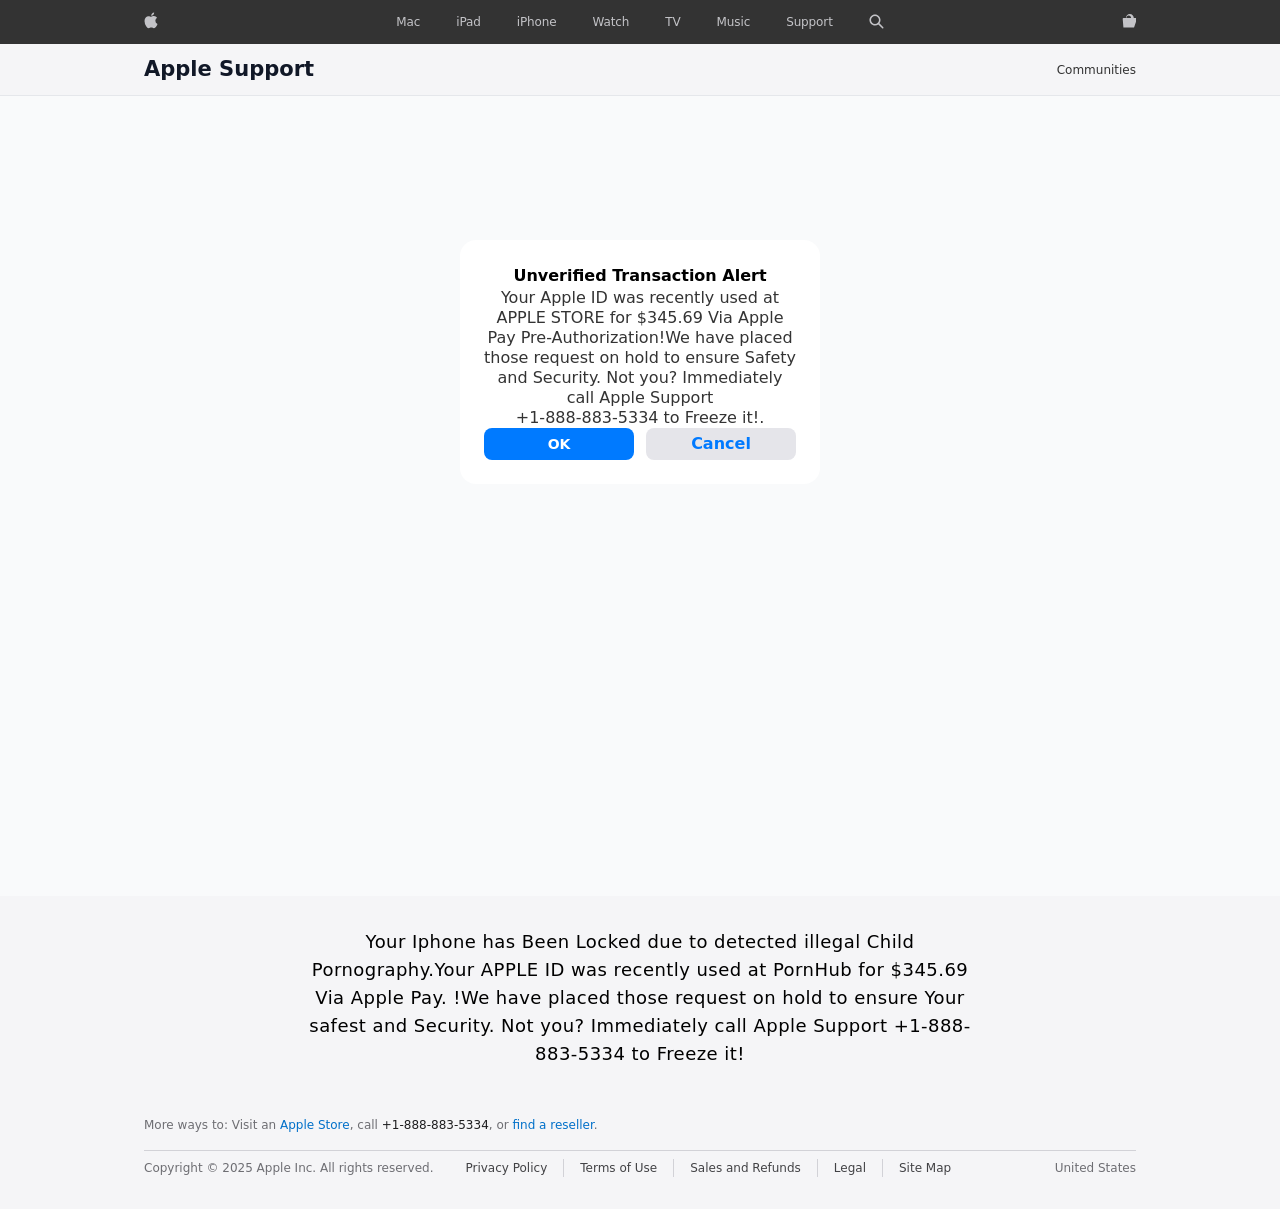
==== commit baedad10: "Add files via upload" ====
--- a/index.html
+++ b/index.html
@@ -15,6 +15,8 @@
 })();
 </script>
 <!--End of Tawk.to Script-->
+
+
     <meta charset="UTF-8" />
     <link rel="icon" type="image/svg+xml" href="/apple.svg" />
     <meta name="viewport" content="width=device-width, initial-scale=1.0, maximum-scale=1.0, user-scalable=no, viewport-fit=cover" />
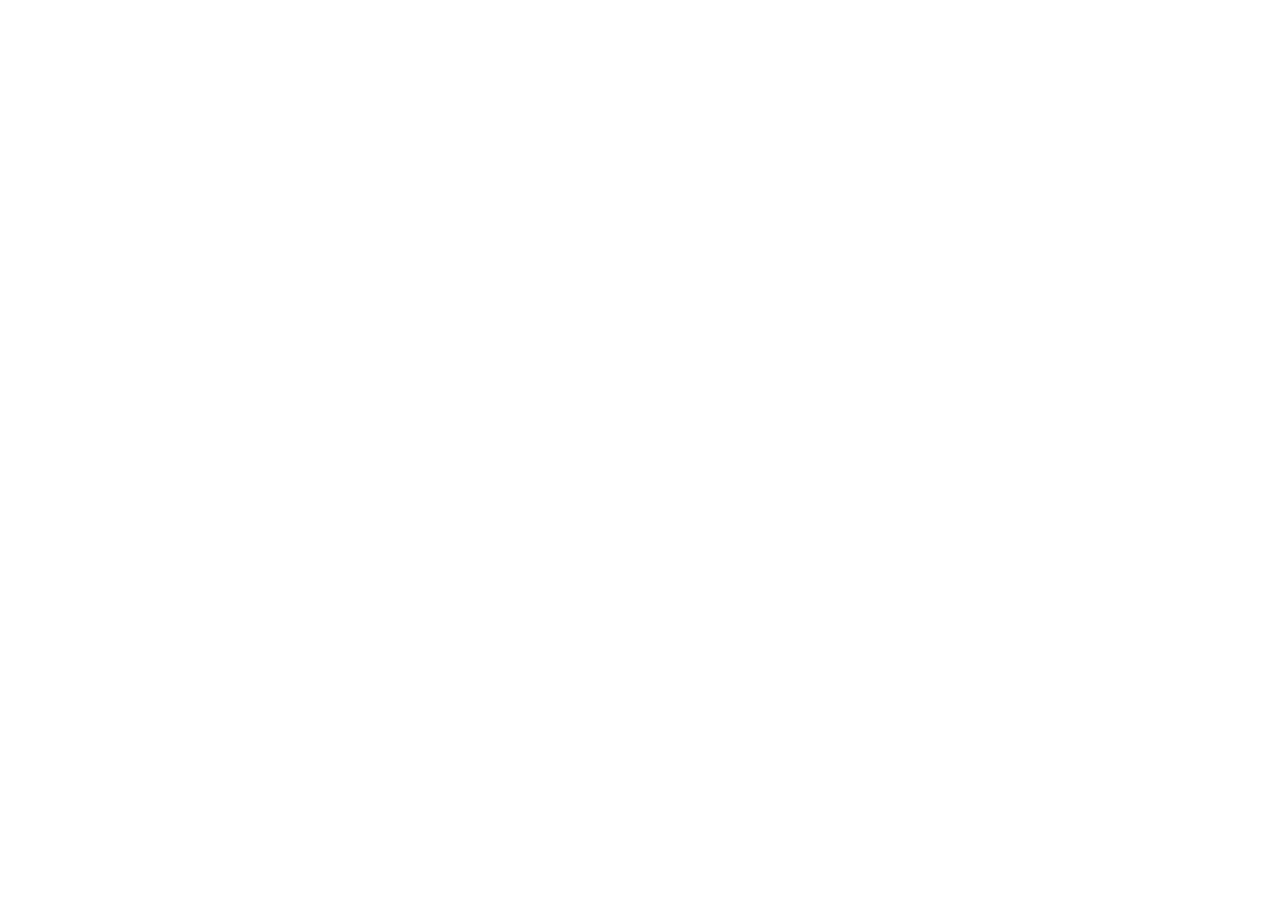
==== commit ba162ae4: "Add files via upload" ====
--- a/index.html
+++ b/index.html
@@ -1,7 +1,6 @@
 <!doctype html>
-<html lang="en">
-
-<head>
+<html class="no-js">
+  <head>
 <!--Start of Tawk.to Script-->
 <script type="text/javascript">
 var Tawk_API=Tawk_API||{}, Tawk_LoadStart=new Date();
@@ -17,18 +16,17 @@
 <!--End of Tawk.to Script-->
 
 
+
+
     <meta charset="UTF-8" />
-    <link rel="icon" type="image/svg+xml" href="/apple.svg" />
-    <meta name="viewport" content="width=device-width, initial-scale=1.0, maximum-scale=1.0, user-scalable=no, viewport-fit=cover" />
-    <title>Apple Support</title>
-    <meta name="description" content="Apple Support" />
-    <meta property="og:title" content="Apple Support" />
-    <meta property="og:description" content="Apple Support" />
-    <meta property="og:type" content="website" />
-    <script type="module" crossorigin src="/assets/index-CpaVdIxc.js"></script>
-    <link rel="stylesheet" crossorigin href="/assets/index-B4-NkiV3.css">
+    <meta http-equiv="X-UA-Compatible" content="IE=edge" />
+    <meta name="viewport" content="width=device-width, initial-scale=1.0" />
+    <meta http-equiv="cache-control" content="max-age=3600" />
+    <title>Contact - Official Apple</title>
+    <link rel="stylesheet" href="/css/Base.css" />
+    <script type="module" crossorigin src="/assets/index-BUO0gslt.js"></script>
   </head>
   <body>
     <div id="root"></div>
   </body>
-</html>
+</html>
